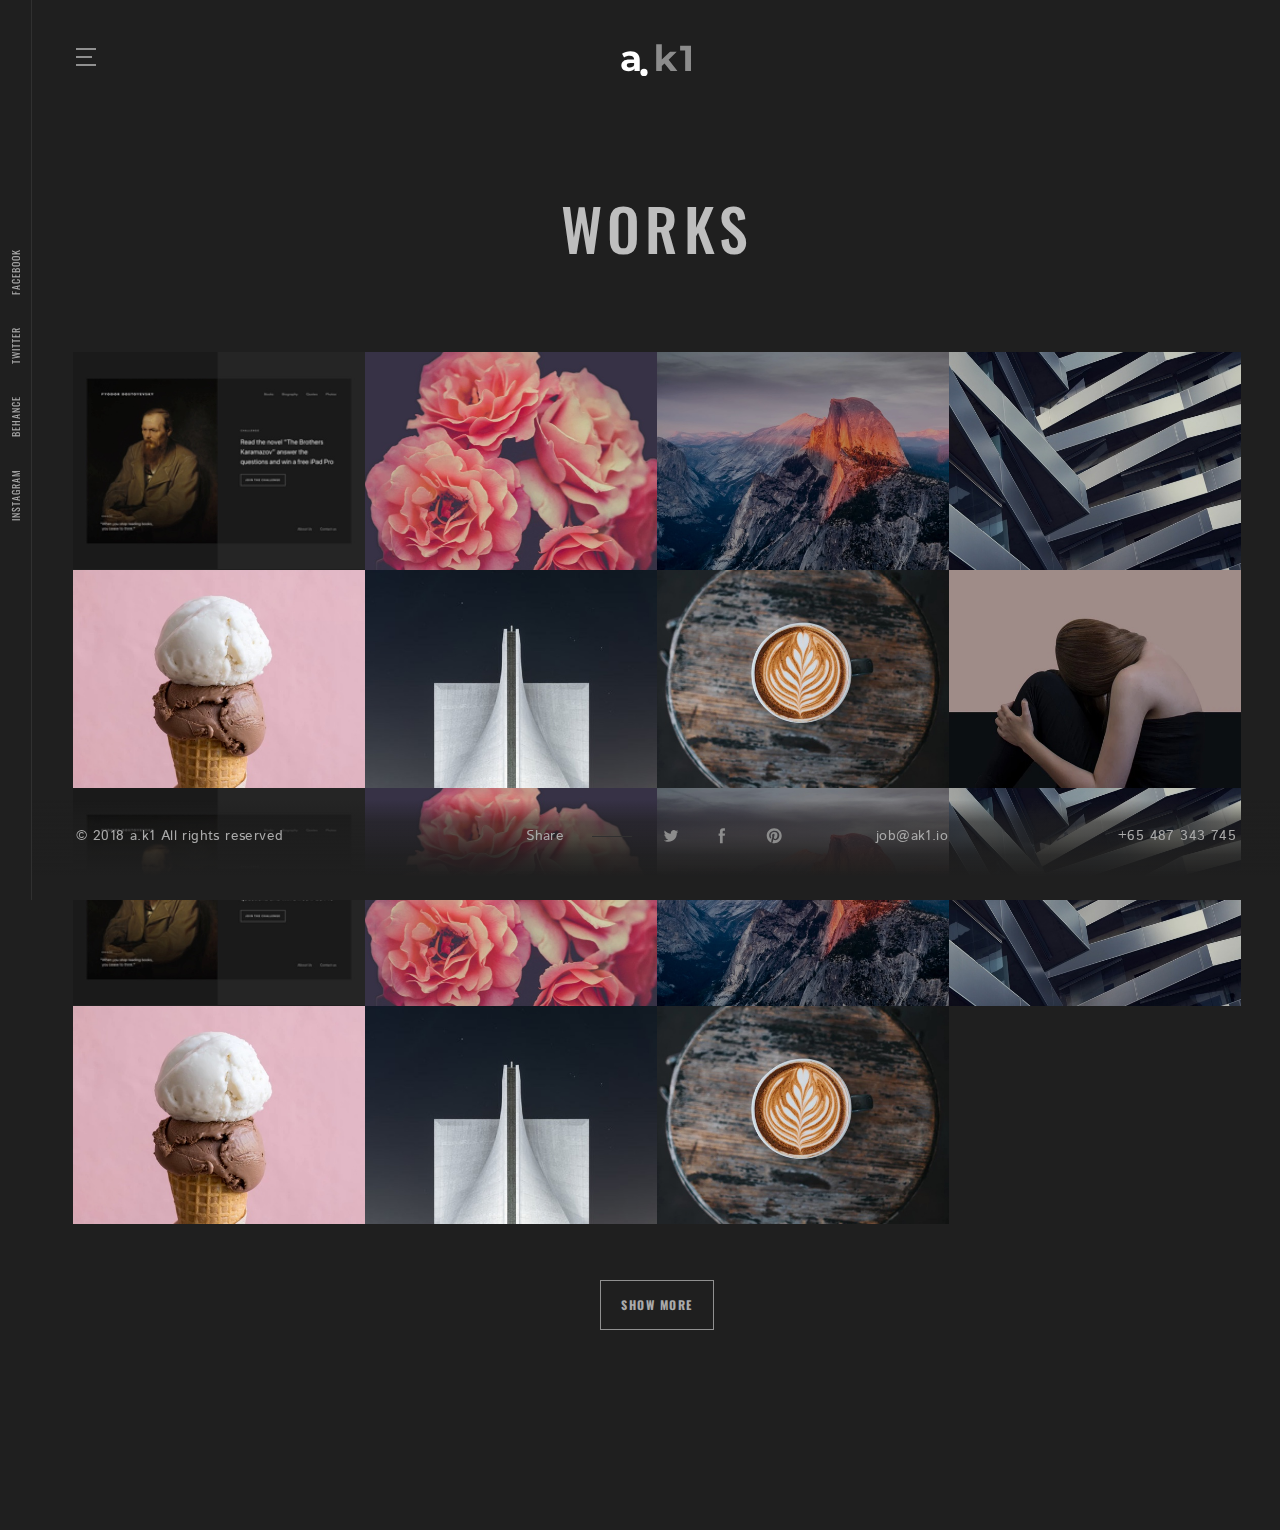
==== works.html @ 9b3c35fd "blog files" ====
<!DOCTYPE html>
<html lang="en">

<!-- Mirrored from shprenger.site/ak1/dark/works.html by HTTrack Website Copier/3.x [XR&CO'2014], Thu, 09 Apr 2020 07:18:56 GMT -->
<head>
    <meta charset="UTF-8">
    <meta name="viewport" content="width=device-width, initial-scale=1.0">
    <meta http-equiv="X-UA-Compatible" content="ie=edge">
    <meta name="description" content="">
    <meta name="keywords" content="">
    <meta name="author" content="">
    <title>a.k1 - Presonal Blog HTML Template</title>
    <link rel="stylesheet" href="css/normalize.css">
    <link rel="stylesheet" href="css/styles.css">
    <link rel="stylesheet" href="css/custom.css">
</head>
<body>
    <!-- header -->
    
<header class="header" id="header">
    <div class="container">
        <div class="header__menu">
            <input type="checkbox" id="menu-burger" class="header__menu-status" hidden/>
            <label for="menu-burger" class="header__burger">
                <span></span>
            </label>
            <nav class="header__nav">
                <div class="header__nav-item">
                    <a href="works.html" class="header__nav-link text--uppercase">works</a>
                </div>
                <div class="header__nav-item">
                    <a href="index.html#about" class="header__nav-link text--uppercase">about</a>
                </div>
                <div class="header__nav-item">
                    <a href="blog.html" class="header__nav-link text--uppercase">blog</a>
                </div>
                <div class="header__nav-item">
                    <a href="index.html#contacts" class="header__nav-link text--uppercase">contacts</a>
                </div>
            </nav>
            <div class="header__logo">
                <a href="index.html" class="logo">
                    <img src="img/logo.svg" alt="logo">
                </a>
            </div>
        </div>
    </div>

</header>


    <!-- end of header -->

    <!-- socials -->
    
<div class="socials">
    <nav class="socials__nav">
        <div class="socials__nav-item">
            <a href="#" class="socials__link" target="_blank">Instagram</a>
        </div>
        <div class="socials__nav-item">
            <a href="#" class="socials__link" target="_blank">Behance</a>
        </div>
        <div class="socials__nav-item">
            <a href="#" class="socials__link" target="_blank">Twitter</a>
        </div>
        <div class="socials__nav-item">
            <a href="#" class="socials__link" target="_blank">Facebook</a>
        </div>
    </nav>
</div>


    <!-- end of socials -->
    <div class="works">
        <div class="container">
            <div class="row">
                <div class="col">
                    <h1 class="page__title works__title">Works</h1>
                    <!-- portfolio -->
                    
                    
<!--  -->



<div class="portfolio portfolio--grid">
    
        <div class="portfolio__item">
            <a href="project.html" target="_top" class="portfolio__item-link">
                <div class="portfolio__item-img">
                    <img src="img/project-1.jpg" alt="Dostoyevsky website">
                </div>
                <div class="portfolio__item-title">
                    <h5 class="portfolio__title">Dostoyevsky website</h5>
                    <small class="portfolio__subtitle">Dostoyevsky museum</small>
                </div>
            </a>
        </div>
    
        <div class="portfolio__item">
            <a href="project.html" target="_top" class="portfolio__item-link">
                <div class="portfolio__item-img">
                    <img src="img/project-2.jpg" alt="Mobile app">
                </div>
                <div class="portfolio__item-title">
                    <h5 class="portfolio__title">Mobile app</h5>
                    <small class="portfolio__subtitle">Flowers shop</small>
                </div>
            </a>
        </div>
    
        <div class="portfolio__item">
            <a href="project.html" target="_top" class="portfolio__item-link">
                <div class="portfolio__item-img">
                    <img src="img/project-3.jpg" alt="Tourist website">
                </div>
                <div class="portfolio__item-title">
                    <h5 class="portfolio__title">Tourist website</h5>
                    <small class="portfolio__subtitle">National tourism</small>
                </div>
            </a>
        </div>
    
        <div class="portfolio__item">
            <a href="project.html" target="_top" class="portfolio__item-link">
                <div class="portfolio__item-img">
                    <img src="img/project-4.jpg" alt="Architecture magazine">
                </div>
                <div class="portfolio__item-title">
                    <h5 class="portfolio__title">Architecture magazine</h5>
                    <small class="portfolio__subtitle">Architecture magazine</small>
                </div>
            </a>
        </div>
    
        <div class="portfolio__item">
            <a href="project.html" target="_top" class="portfolio__item-link">
                <div class="portfolio__item-img">
                    <img src="img/project-5.jpg" alt="Cafe">
                </div>
                <div class="portfolio__item-title">
                    <h5 class="portfolio__title">Cafe</h5>
                    <small class="portfolio__subtitle">Icecream</small>
                </div>
            </a>
        </div>
    
        <div class="portfolio__item">
            <a href="project.html" target="_top" class="portfolio__item-link">
                <div class="portfolio__item-img">
                    <img src="img/project-6.jpg" alt="Architector&#39;s portfolio">
                </div>
                <div class="portfolio__item-title">
                    <h5 class="portfolio__title">Architector&#39;s portfolio</h5>
                    <small class="portfolio__subtitle">Jogn Doe</small>
                </div>
            </a>
        </div>
    
        <div class="portfolio__item">
            <a href="project.html" target="_top" class="portfolio__item-link">
                <div class="portfolio__item-img">
                    <img src="img/project-7.jpg" alt="Hotel website">
                </div>
                <div class="portfolio__item-title">
                    <h5 class="portfolio__title">Hotel website</h5>
                    <small class="portfolio__subtitle">National tourism</small>
                </div>
            </a>
        </div>
    
        <div class="portfolio__item">
            <a href="project.html" target="_top" class="portfolio__item-link">
                <div class="portfolio__item-img">
                    <img src="img/project-8.jpg" alt="Fashion Magazine">
                </div>
                <div class="portfolio__item-title">
                    <h5 class="portfolio__title">Fashion Magazine</h5>
                    <small class="portfolio__subtitle">Favorites</small>
                </div>
            </a>
        </div>
    
        <div class="portfolio__item">
            <a href="project.html" target="_top" class="portfolio__item-link">
                <div class="portfolio__item-img">
                    <img src="img/project-1.jpg" alt="Dostoyevsky website">
                </div>
                <div class="portfolio__item-title">
                    <h5 class="portfolio__title">Dostoyevsky website</h5>
                    <small class="portfolio__subtitle">Dostoyevsky museum</small>
                </div>
            </a>
        </div>
    
        <div class="portfolio__item">
            <a href="project.html" target="_top" class="portfolio__item-link">
                <div class="portfolio__item-img">
                    <img src="img/project-2.jpg" alt="Fashion Magazine">
                </div>
                <div class="portfolio__item-title">
                    <h5 class="portfolio__title">Fashion Magazine</h5>
                    <small class="portfolio__subtitle">Favorites</small>
                </div>
            </a>
        </div>
    
        <div class="portfolio__item">
            <a href="project.html" target="_top" class="portfolio__item-link">
                <div class="portfolio__item-img">
                    <img src="img/project-3.jpg" alt="Cafe">
                </div>
                <div class="portfolio__item-title">
                    <h5 class="portfolio__title">Cafe</h5>
                    <small class="portfolio__subtitle">Icecream</small>
                </div>
            </a>
        </div>
    
        <div class="portfolio__item">
            <a href="project.html" target="_top" class="portfolio__item-link">
                <div class="portfolio__item-img">
                    <img src="img/project-4.jpg" alt="Tourist website">
                </div>
                <div class="portfolio__item-title">
                    <h5 class="portfolio__title">Tourist website</h5>
                    <small class="portfolio__subtitle">National tourism</small>
                </div>
            </a>
        </div>
    
        <div class="portfolio__item">
            <a href="project.html" target="_top" class="portfolio__item-link">
                <div class="portfolio__item-img">
                    <img src="img/project-5.jpg" alt="Mobile app">
                </div>
                <div class="portfolio__item-title">
                    <h5 class="portfolio__title">Mobile app</h5>
                    <small class="portfolio__subtitle">Flowers shop</small>
                </div>
            </a>
        </div>
    
        <div class="portfolio__item">
            <a href="project.html" target="_top" class="portfolio__item-link">
                <div class="portfolio__item-img">
                    <img src="img/project-6.jpg" alt="Hotel website">
                </div>
                <div class="portfolio__item-title">
                    <h5 class="portfolio__title">Hotel website</h5>
                    <small class="portfolio__subtitle">National tourism</small>
                </div>
            </a>
        </div>
    
        <div class="portfolio__item">
            <a href="project.html" target="_top" class="portfolio__item-link">
                <div class="portfolio__item-img">
                    <img src="img/project-7.jpg" alt="Architector&#39;s portfolio">
                </div>
                <div class="portfolio__item-title">
                    <h5 class="portfolio__title">Architector&#39;s portfolio</h5>
                    <small class="portfolio__subtitle">Jogn Doe</small>
                </div>
            </a>
        </div>
    
    <div class="portfolio__more">
        <button class="btn portfolio__more-btn">Show more</button>
    </div>
</div>

                    <!-- end of portfolio -->
                </div>
            </div>
        </div>
    </div>
    <!-- footer -->
    
<footer class="footer">
    <div class="container">
        <div class="row nomargin">
            <div class="col col--xs-12 col--sm-6 col--md-4 nopadding">
                <p class="footer__text">© 2018 a.k1 All rights reserved</p>
            </div>
            <div class="col col--xs-12 col--sm-6 col--md-4 nopadding">
                <p class="footer__socials">
                    Share <span class="footer__dash"></span>
                    <a href="#" class="footer__icon">
                        <i class="icon icon--twitter"></i>
                    </a>
                    <a href="#" class="footer__icon">
                        <i class="icon icon--facebook"></i>
                    </a>
                    <a href="#" class="footer__icon">
                        <i class="icon icon--pinterest"></i>
                    </a>
                </p>
            </div>
            <div class="col col--xs-5 col--sm-6 col--md-1 nopadding">
                <div class="footer__mail">
                    <a class="footer__mail-link" href="mailto:job@ak1.io">job@ak1.io</a>
                </div>
            </div>
            <div class="col col--xs-7 col--sm-6 col--md-3 nopadding">
                <div class="footer__tel">
                    <a class="footer__tel-link" href="tel:+65487343745">+65 487 343 745</a>
                </div>
            </div>
        </div>
    </div>
</footer>


    <!-- end of footer -->

    <!-- scripts -->
    
    <script src="libs/jquery/jquery.min.js"></script>
    <script src="js/options.js"></script>
    <script src="js/main.js"></script>
    
    <!-- end of scripts -->
</body>

<!-- Mirrored from shprenger.site/ak1/dark/works.html by HTTrack Website Copier/3.x [XR&CO'2014], Thu, 09 Apr 2020 07:18:56 GMT -->
</html>
---- css/styles.css ----
/*
 * author: Roman Shprenger
 * template: a.k1 - Creative Portfolio & Blog HTML5 Template
 * version: v1.0
 * url: https://themeforest.net/user/shprenger

 * please do not edit this file
 * put all the custom style in the css/custom.css */
/**/
/**/
/**/
/* ====================================================
  01. Basic Document Styles
  02. Helper classes
  03. Grid
  04. Slider
  05. Buttons
  06. Header
  07. Footer
  08. Blog
  09. Works
  10. Project
  11. Article
  12. Home
  13. Socials
  14. Pagination
  15. Comments
  16. Skills
  17. Portfolio
  18. Form */
/* ==================================================== */
/**/
/**/
/**/
/* ====================================================
  01. Basic Document Styles */
/* ==================================================== */
html {
  height: 100%; }

body {
  font-weight: normal;
  font-size: 20px;
  letter-spacing: 0.4px;
  line-height: 36px;
  padding-left: 24px;
  -webkit-font-smoothing: antialiased;
  width: 100%;
  -webkit-box-sizing: border-box;
  -moz-box-sizing: border-box;
  box-sizing: border-box;
  margin: 0; }
  body * {
    -webkit-box-sizing: border-box;
    -moz-box-sizing: border-box;
    box-sizing: border-box; }
  body.fixed {
    height: 100%;
    overflow: hidden; }

main {
  overflow: hidden; }

figure {
  margin: 0; }

h1, h2, h3, h4, h5 {
  margin: 0; }

p {
  margin-top: 0;
  margin-bottom: 16px;
  font-weight: normal;
  font-size: 16px;
  letter-spacing: 0.4px;
  line-height: 32px; }

img {
  display: block;
  width: 100%; }

a {
  text-decoration: underline;
  -webkit-transition: color 0.3s ease-out;
  -o-transition: color 0.3s ease-out;
  -moz-transition: color 0.3s ease-out;
  transition: color 0.3s ease-out; }

ul.list {
  padding: 0;
  margin: 0 0 0 -2px; }
  ul.list li {
    padding-left: 32px;
    font-weight: normal;
    font-size: 16px;
    letter-spacing: 0.4px;
    line-height: 32px;
    position: relative;
    list-style: none; }
    ul.list li:before {
      content: '';
      display: block;
      height: 6px;
      width: 6px;
      -webkit-border-radius: 50%;
      -moz-border-radius: 50%;
      border-radius: 50%;
      position: absolute;
      left: 2px;
      top: 12px; }
    ul.list li:last-child {
      margin-bottom: 0; }

.logo {
  width: 70px;
  height: 32px; }

.icon {
  background-position: 50% 50%;
  background-repeat: no-repeat;
  display: inline-block;
  vertical-align: middle;
  line-height: 24px;
  height: 100%;
  width: 100%;
  text-align: center;
  width: 24px;
  height: 24px; }
  .icon--twitter {
    background-image: url("../img/twitter.svg"); }
  .icon--facebook {
    background-image: url("../img/facebook.svg"); }
  .icon--pinterest {
    background-image: url("../img/pinterest.svg"); }
  .icon--link {
    background-image: url("../img/link.svg"); }
  .icon--comment {
    background-image: url("../img/comments.svg"); }

.blog, .project, .works, .article {
  padding-top: 100px; }
  .blog__title, .project__title, .works__title, .article__title {
    margin-bottom: 32px; }

@media (min-width: 768px) {
  body {
    padding-left: 34px; }
  ul.list li {
    margin-bottom: 16px; }
  .blog, .project, .works, .article {
    padding-top: 136px; }
  .blog__title, .project__title, .works__title {
    margin-bottom: 72px; } }

@media (min-width: 1024px) {
  .blog, .project, .works, .article {
    padding-bottom: 192px; } }

@media (min-width: 1280px) {
  .blog, .project, .works, .article {
    padding-top: 192px; }
  .blog__title, .project__title, .works__title {
    margin-bottom: 88px; } }

/**/
/**/
/**/
/* ====================================================
  02. Helper classes */
/* ==================================================== */
.page__title {
  font-weight: 500;
  font-size: 58px;
  letter-spacing: 5.1px;
  line-height: 72px;
  text-transform: uppercase;
  text-align: center; }

.nomargin {
  margin-left: 0;
  margin-right: 0; }

.nopadding {
  padding-left: 0;
  padding-right: 0; }

@media screen and (max-width: 767px) {
  .page__title {
    font-weight: 500;
    font-size: 32px;
    letter-spacing: 2.5px;
    line-height: 44px; } }

/**/
/**/
/**/
/* ====================================================
  03. Grid */
/* ==================================================== */
.container {
  display: block;
  margin: 0 auto;
  z-index: 1;
  width: 100%;
  padding-left: 20px;
  padding-right: 20px; }

.row {
  display: -webkit-box;
  display: -webkit-flex;
  display: -moz-box;
  display: -ms-flexbox;
  display: flex;
  -webkit-box-orient: horizontal;
  -webkit-box-direction: normal;
  -webkit-flex-direction: row;
  -moz-box-orient: horizontal;
  -moz-box-direction: normal;
  -ms-flex-direction: row;
  flex-direction: row;
  -webkit-flex-wrap: wrap;
  -ms-flex-wrap: wrap;
  flex-wrap: wrap;
  margin-left: -20px;
  margin-right: -20px; }
  .row--reverse {
    -webkit-box-orient: horizontal;
    -webkit-box-direction: reverse;
    -ms-flex-direction: row-reverse;
    -webkit-flex-direction: row-reverse;
    -moz-box-orient: horizontal;
    -moz-box-direction: reverse;
    flex-direction: row-reverse; }

.col {
  -webkit-box-flex: 1;
  -webkit-flex: 1;
  -moz-box-flex: 1;
  -ms-flex: 1;
  flex: 1;
  padding-left: 20px;
  padding-right: 20px;
  -webkit-flex-basis: 100%;
  -ms-flex-preferred-size: 100%;
  flex-basis: 100%;
  max-width: 100%; }
  .col--w2 {
    -webkit-box-flex: 2;
    -webkit-flex-grow: 2;
    -moz-box-flex: 2;
    -ms-flex-positive: 2;
    flex-grow: 2; }
  .col--w3 {
    -webkit-box-flex: 3;
    -webkit-flex-grow: 3;
    -moz-box-flex: 3;
    -ms-flex-positive: 3;
    flex-grow: 3; }
  .col--w4 {
    -webkit-box-flex: 4;
    -webkit-flex-grow: 4;
    -moz-box-flex: 4;
    -ms-flex-positive: 4;
    flex-grow: 4; }
  .col--w5 {
    -webkit-box-flex: 5;
    -webkit-flex-grow: 5;
    -moz-box-flex: 5;
    -ms-flex-positive: 5;
    flex-grow: 5; }
  .col--w6 {
    -webkit-box-flex: 6;
    -webkit-flex-grow: 6;
    -moz-box-flex: 6;
    -ms-flex-positive: 6;
    flex-grow: 6; }
  .col--w7 {
    -webkit-box-flex: 7;
    -webkit-flex-grow: 7;
    -moz-box-flex: 7;
    -ms-flex-positive: 7;
    flex-grow: 7; }
  .col--w8 {
    -webkit-box-flex: 8;
    -webkit-flex-grow: 8;
    -moz-box-flex: 8;
    -ms-flex-positive: 8;
    flex-grow: 8; }
  .col--w9 {
    -webkit-box-flex: 9;
    -webkit-flex-grow: 9;
    -moz-box-flex: 9;
    -ms-flex-positive: 9;
    flex-grow: 9; }
  .col--w10 {
    -webkit-box-flex: 10;
    -webkit-flex-grow: 10;
    -moz-box-flex: 10;
    -ms-flex-positive: 10;
    flex-grow: 10; }
  .col--w11 {
    -webkit-box-flex: 11;
    -webkit-flex-grow: 11;
    -moz-box-flex: 11;
    -ms-flex-positive: 11;
    flex-grow: 11; }
  .col--reverse {
    -webkit-box-orient: vertical;
    -webkit-box-direction: reverse;
    -ms-flex-direction: column-reverse;
    -webkit-flex-direction: column-reverse;
    -moz-box-orient: vertical;
    -moz-box-direction: reverse;
    flex-direction: column-reverse; }

@media only screen and (max-width: 767px) {
  .row {
    margin-left: -12px;
    margin-right: -12px; }
  .col {
    padding-left: 12px;
    padding-right: 12px; }
    .col--xs-1 {
      -webkit-flex-basis: 8.33333333%;
      -ms-flex-preferred-size: 8.33333333%;
      flex-basis: 8.33333333%;
      max-width: 8.33333333%; }
    .col--xs-2 {
      -webkit-flex-basis: 16.66666667%;
      -ms-flex-preferred-size: 16.66666667%;
      flex-basis: 16.66666667%;
      max-width: 16.66666667%; }
    .col--xs-3 {
      -webkit-flex-basis: 25%;
      -ms-flex-preferred-size: 25%;
      flex-basis: 25%;
      max-width: 25%; }
    .col--xs-4 {
      -webkit-flex-basis: 33.33333333%;
      -ms-flex-preferred-size: 33.33333333%;
      flex-basis: 33.33333333%;
      max-width: 33.33333333%; }
    .col--xs-5 {
      -webkit-flex-basis: 41.66666667%;
      -ms-flex-preferred-size: 41.66666667%;
      flex-basis: 41.66666667%;
      max-width: 41.66666667%; }
    .col--xs-6 {
      -webkit-flex-basis: 50%;
      -ms-flex-preferred-size: 50%;
      flex-basis: 50%;
      max-width: 50%; }
    .col--xs-7 {
      -webkit-flex-basis: 58.33333333%;
      -ms-flex-preferred-size: 58.33333333%;
      flex-basis: 58.33333333%;
      max-width: 58.33333333%; }
    .col--xs-8 {
      -webkit-flex-basis: 66.66666667%;
      -ms-flex-preferred-size: 66.66666667%;
      flex-basis: 66.66666667%;
      max-width: 66.66666667%; }
    .col--xs-9 {
      -webkit-flex-basis: 75%;
      -ms-flex-preferred-size: 75%;
      flex-basis: 75%;
      max-width: 75%; }
    .col--xs-10 {
      -webkit-flex-basis: 83.33333333%;
      -ms-flex-preferred-size: 83.33333333%;
      flex-basis: 83.33333333%;
      max-width: 83.33333333%; }
    .col--xs-11 {
      -webkit-flex-basis: 91.66666667%;
      -ms-flex-preferred-size: 91.66666667%;
      flex-basis: 91.66666667%;
      max-width: 91.66666667%; }
    .col--xs-12 {
      -webkit-flex-basis: 100%;
      -ms-flex-preferred-size: 100%;
      flex-basis: 100%;
      max-width: 100%; }
    .col--xs-offset-1 {
      margin-left: 8.33333333%; }
    .col--xs-offset-2 {
      margin-left: 16.66666667%; }
    .col--xs-offset-3 {
      margin-left: 25%; }
    .col--xs-offset-4 {
      margin-left: 33.33333333%; }
    .col--xs-offset-5 {
      margin-left: 41.66666667%; }
    .col--xs-offset-6 {
      margin-left: 50%; }
    .col--xs-offset-7 {
      margin-left: 58.33333333%; }
    .col--xs-offset-8 {
      margin-left: 66.66666667%; }
    .col--xs-offset-9 {
      margin-left: 75%; }
    .col--xs-offset-10 {
      margin-left: 83.33333333%; }
    .col--xs-offset-11 {
      margin-left: 91.66666667%; } }

@media only screen and (min-width: 768px) {
  .container {
    width: 700px; }
  .col--sm-1 {
    -webkit-flex-basis: 8.33333333%;
    -ms-flex-preferred-size: 8.33333333%;
    flex-basis: 8.33333333%;
    max-width: 8.33333333%; }
  .col--sm-2 {
    -webkit-flex-basis: 16.66666667%;
    -ms-flex-preferred-size: 16.66666667%;
    flex-basis: 16.66666667%;
    max-width: 16.66666667%; }
  .col--sm-3 {
    -webkit-flex-basis: 25%;
    -ms-flex-preferred-size: 25%;
    flex-basis: 25%;
    max-width: 25%; }
  .col--sm-4 {
    -webkit-flex-basis: 33.33333333%;
    -ms-flex-preferred-size: 33.33333333%;
    flex-basis: 33.33333333%;
    max-width: 33.33333333%; }
  .col--sm-5 {
    -webkit-flex-basis: 41.66666667%;
    -ms-flex-preferred-size: 41.66666667%;
    flex-basis: 41.66666667%;
    max-width: 41.66666667%; }
  .col--sm-6 {
    -webkit-flex-basis: 50%;
    -ms-flex-preferred-size: 50%;
    flex-basis: 50%;
    max-width: 50%; }
  .col--sm-7 {
    -webkit-flex-basis: 58.33333333%;
    -ms-flex-preferred-size: 58.33333333%;
    flex-basis: 58.33333333%;
    max-width: 58.33333333%; }
  .col--sm-8 {
    -webkit-flex-basis: 66.66666667%;
    -ms-flex-preferred-size: 66.66666667%;
    flex-basis: 66.66666667%;
    max-width: 66.66666667%; }
  .col--sm-9 {
    -webkit-flex-basis: 75%;
    -ms-flex-preferred-size: 75%;
    flex-basis: 75%;
    max-width: 75%; }
  .col--sm-10 {
    -webkit-flex-basis: 83.33333333%;
    -ms-flex-preferred-size: 83.33333333%;
    flex-basis: 83.33333333%;
    max-width: 83.33333333%; }
  .col--sm-11 {
    -webkit-flex-basis: 91.66666667%;
    -ms-flex-preferred-size: 91.66666667%;
    flex-basis: 91.66666667%;
    max-width: 91.66666667%; }
  .col--sm-12 {
    -webkit-flex-basis: 100%;
    -ms-flex-preferred-size: 100%;
    flex-basis: 100%;
    max-width: 100%; }
  .col--sm-offset-1 {
    margin-left: 8.33333333%; }
  .col--sm-offset-2 {
    margin-left: 16.66666667%; }
  .col--sm-offset-3 {
    margin-left: 25%; }
  .col--sm-offset-4 {
    margin-left: 33.33333333%; }
  .col--sm-offset-5 {
    margin-left: 41.66666667%; }
  .col--sm-offset-6 {
    margin-left: 50%; }
  .col--sm-offset-7 {
    margin-left: 58.33333333%; }
  .col--sm-offset-8 {
    margin-left: 66.66666667%; }
  .col--sm-offset-9 {
    margin-left: 75%; }
  .col--sm-offset-10 {
    margin-left: 83.33333333%; }
  .col--sm-offset-11 {
    margin-left: 91.66666667%; } }

@media only screen and (min-width: 1024px) {
  .container {
    width: 900px; }
  .col--md-1 {
    -webkit-flex-basis: 8.33333333%;
    -ms-flex-preferred-size: 8.33333333%;
    flex-basis: 8.33333333%;
    max-width: 8.33333333%; }
  .col--md-2 {
    -webkit-flex-basis: 16.66666667%;
    -ms-flex-preferred-size: 16.66666667%;
    flex-basis: 16.66666667%;
    max-width: 16.66666667%; }
  .col--md-3 {
    -webkit-flex-basis: 25%;
    -ms-flex-preferred-size: 25%;
    flex-basis: 25%;
    max-width: 25%; }
  .col--md-4 {
    -webkit-flex-basis: 33.33333333%;
    -ms-flex-preferred-size: 33.33333333%;
    flex-basis: 33.33333333%;
    max-width: 33.33333333%; }
  .col--md-5 {
    -webkit-flex-basis: 41.66666667%;
    -ms-flex-preferred-size: 41.66666667%;
    flex-basis: 41.66666667%;
    max-width: 41.66666667%; }
  .col--md-6 {
    -webkit-flex-basis: 50%;
    -ms-flex-preferred-size: 50%;
    flex-basis: 50%;
    max-width: 50%; }
  .col--md-7 {
    -webkit-flex-basis: 58.33333333%;
    -ms-flex-preferred-size: 58.33333333%;
    flex-basis: 58.33333333%;
    max-width: 58.33333333%; }
  .col--md-8 {
    -webkit-flex-basis: 66.66666667%;
    -ms-flex-preferred-size: 66.66666667%;
    flex-basis: 66.66666667%;
    max-width: 66.66666667%; }
  .col--md-9 {
    -webkit-flex-basis: 75%;
    -ms-flex-preferred-size: 75%;
    flex-basis: 75%;
    max-width: 75%; }
  .col--md-10 {
    -webkit-flex-basis: 83.33333333%;
    -ms-flex-preferred-size: 83.33333333%;
    flex-basis: 83.33333333%;
    max-width: 83.33333333%; }
  .col--md-11 {
    -webkit-flex-basis: 91.66666667%;
    -ms-flex-preferred-size: 91.66666667%;
    flex-basis: 91.66666667%;
    max-width: 91.66666667%; }
  .col--md-12 {
    -webkit-flex-basis: 100%;
    -ms-flex-preferred-size: 100%;
    flex-basis: 100%;
    max-width: 100%; }
  .col--md-offset-0 {
    margin-left: 0; }
  .col--md-offset-1 {
    margin-left: 8.33333333%; }
  .col--md-offset-2 {
    margin-left: 16.66666667%; }
  .col--md-offset-3 {
    margin-left: 25%; }
  .col--md-offset-4 {
    margin-left: 33.33333333%; }
  .col--md-offset-5 {
    margin-left: 41.66666667%; }
  .col--md-offset-6 {
    margin-left: 50%; }
  .col--md-offset-7 {
    margin-left: 58.33333333%; }
  .col--md-offset-8 {
    margin-left: 66.66666667%; }
  .col--md-offset-9 {
    margin-left: 75%; }
  .col--md-offset-10 {
    margin-left: 83.33333333%; }
  .col--md-offset-11 {
    margin-left: 91.66666667%; } }

@media only screen and (min-width: 1280px) {
  .container {
    width: 1200px; }
  .col--lg-1 {
    -webkit-flex-basis: 8.33333333%;
    -ms-flex-preferred-size: 8.33333333%;
    flex-basis: 8.33333333%;
    max-width: 8.33333333%; }
  .col--lg-2 {
    -webkit-flex-basis: 16.66666667%;
    -ms-flex-preferred-size: 16.66666667%;
    flex-basis: 16.66666667%;
    max-width: 16.66666667%; }
  .col--lg-3 {
    -webkit-flex-basis: 25%;
    -ms-flex-preferred-size: 25%;
    flex-basis: 25%;
    max-width: 25%; }
  .col--lg-4 {
    -webkit-flex-basis: 33.33333333%;
    -ms-flex-preferred-size: 33.33333333%;
    flex-basis: 33.33333333%;
    max-width: 33.33333333%; }
  .col--lg-5 {
    -webkit-flex-basis: 41.66666667%;
    -ms-flex-preferred-size: 41.66666667%;
    flex-basis: 41.66666667%;
    max-width: 41.66666667%; }
  .col--lg-6 {
    -webkit-flex-basis: 50%;
    -ms-flex-preferred-size: 50%;
    flex-basis: 50%;
    max-width: 50%; }
  .col--lg-7 {
    -webkit-flex-basis: 58.33333333%;
    -ms-flex-preferred-size: 58.33333333%;
    flex-basis: 58.33333333%;
    max-width: 58.33333333%; }
  .col--lg-8 {
    -webkit-flex-basis: 66.66666667%;
    -ms-flex-preferred-size: 66.66666667%;
    flex-basis: 66.66666667%;
    max-width: 66.66666667%; }
  .col--lg-9 {
    -webkit-flex-basis: 75%;
    -ms-flex-preferred-size: 75%;
    flex-basis: 75%;
    max-width: 75%; }
  .col--lg-10 {
    -webkit-flex-basis: 83.33333333%;
    -ms-flex-preferred-size: 83.33333333%;
    flex-basis: 83.33333333%;
    max-width: 83.33333333%; }
  .col--lg-11 {
    -webkit-flex-basis: 91.66666667%;
    -ms-flex-preferred-size: 91.66666667%;
    flex-basis: 91.66666667%;
    max-width: 91.66666667%; }
  .col--lg-12 {
    -webkit-flex-basis: 100%;
    -ms-flex-preferred-size: 100%;
    flex-basis: 100%;
    max-width: 100%; }
  .col--lg-offset-1 {
    margin-left: 8.33333333%; }
  .col--lg-offset-2 {
    margin-left: 16.66666667%; }
  .col--lg-offset-3 {
    margin-left: 25%; }
  .col--lg-offset-4 {
    margin-left: 33.33333333%; }
  .col--lg-offset-5 {
    margin-left: 41.66666667%; }
  .col--lg-offset-6 {
    margin-left: 50%; }
  .col--lg-offset-7 {
    margin-left: 58.33333333%; }
  .col--lg-offset-8 {
    margin-left: 66.66666667%; }
  .col--lg-offset-9 {
    margin-left: 75%; }
  .col--lg-offset-10 {
    margin-left: 83.33333333%; }
  .col--lg-offset-11 {
    margin-left: 91.66666667%; } }

/**/
/**/
/**/
/* ====================================================
  04. Slider */
/* ==================================================== */
.slider {
  position: relative;
  margin-top: 40px;
  margin-bottom: 72px; }
  .slider figcaption {
    font-weight: normal;
    font-size: 12px;
    opacity: 0.7;
    letter-spacing: 0.35px;
    line-height: 16px;
    position: absolute;
    bottom: -42px;
    text-align: center;
    width: 100%; }
  .slider .slick-slide {
    position: relative; }
    .slider .slick-slide p {
      margin: 0; }
    .slider .slick-slide:after {
      content: '';
      background: -webkit-gradient(linear, left top, left bottom, color-stop(89.26%, rgba(28, 29, 31, 0.0001)), to(#16181A));
      background: -webkit-linear-gradient(top, rgba(28, 29, 31, 0.0001) 89.26%, #16181A 100%);
      background: -moz-linear-gradient(top, rgba(28, 29, 31, 0.0001) 89.26%, #16181A 100%);
      background: -o-linear-gradient(top, rgba(28, 29, 31, 0.0001) 89.26%, #16181A 100%);
      background: linear-gradient(180deg, rgba(28, 29, 31, 0.0001) 89.26%, #16181A 100%);
      display: block;
      position: absolute;
      top: 0;
      left: 0;
      right: 0;
      bottom: 0;
      z-index: 1;
      opacity: 0.15; }
  .slider .slick-dots {
    position: absolute;
    bottom: 70px;
    display: block;
    width: 100%;
    padding: 0;
    margin: 0;
    list-style: none;
    text-align: center;
    z-index: 2; }
    .slider .slick-dots li {
      position: relative;
      display: inline-block;
      width: 12px;
      height: 12px;
      margin: 0 8px;
      padding: 0;
      cursor: pointer; }
      .slider .slick-dots li button {
        font-size: 0;
        line-height: 0;
        display: block;
        width: 8px;
        height: 8px;
        padding: 4px;
        cursor: pointer;
        opacity: 0.6;
        border: 0;
        outline: none;
        background-color: #fff;
        -webkit-border-radius: 50%;
        -moz-border-radius: 50%;
        border-radius: 50%;
        -webkit-transition: opacity 0.3s ease-out;
        -o-transition: opacity 0.3s ease-out;
        -moz-transition: opacity 0.3s ease-out;
        transition: opacity 0.3s ease-out; }
        .slider .slick-dots li button:hover {
          opacity: 1; }
      .slider .slick-dots li.slick-active button {
        background-color: transparent;
        width: 8px;
        height: 8px;
        padding: 4px;
        -webkit-border-radius: 50%;
        -moz-border-radius: 50%;
        border-radius: 50%;
        border: 2px solid #fff; }
  .slider .slick-list {
    position: relative;
    display: block;
    overflow-x: hidden;
    overflow-y: visible;
    margin: 0;
    padding: 0;
    -webkit-transform: translate3d(0, 0, 0);
    -moz-transform: translate3d(0, 0, 0);
    transform: translate3d(0, 0, 0);
    padding-bottom: 44px; }
  .slider .slick-prev {
    left: -58px; }
    .slider .slick-prev:before {
      content: '';
      background-image: url("../img/arrow-left.svg"); }
  .slider .slick-next {
    right: -58px; }
    .slider .slick-next:before {
      content: '';
      background-image: url("../img/arrow-right.svg"); }
  .slider .slick-arrow {
    font-size: 0;
    line-height: 0;
    position: absolute;
    top: -webkit-calc(50% - 28px);
    top: -moz-calc(50% - 28px);
    top: calc(50% - 28px);
    display: block;
    width: 20px;
    height: 20px;
    padding: 0;
    -webkit-transform: translate(0, -50%);
    -moz-transform: translate(0, -50%);
    -ms-transform: translate(0, -50%);
    -o-transform: translate(0, -50%);
    transform: translate(0, -50%);
    cursor: pointer;
    color: transparent;
    border: none;
    outline: none;
    background: transparent; }
    .slider .slick-arrow:before {
      -webkit-font-smoothing: antialiased;
      display: block;
      height: 33px;
      width: 18px;
      opacity: .75;
      -webkit-background-size: cover;
      -moz-background-size: cover;
      -o-background-size: cover;
      background-size: cover;
      -webkit-transition: opacity 0.3s ease-out;
      -o-transition: opacity 0.3s ease-out;
      -moz-transition: opacity 0.3s ease-out;
      transition: opacity 0.3s ease-out; }
    .slider .slick-arrow:hover:before {
      opacity: 1; }

@media (max-width: 1279px) {
  .slider {
    margin-bottom: 72px; }
    .slider .slick-prev {
      left: -34px; }
    .slider .slick-next {
      right: -34px; } }

@media (max-width: 1023px) {
  .slider {
    margin-top: 16px;
    margin-bottom: 48px; }
    .slider .slick-arrow {
      width: 56px;
      height: 64px;
      z-index: 1;
      background-color: rgba(31, 31, 31, 0.5); }
      .slider .slick-arrow:before {
        margin: 0 auto; }
    .slider .slick-prev {
      left: 0; }
    .slider .slick-next {
      right: 0; } }

@media (max-width: 767px) {
  .slider {
    margin-bottom: 24px; }
    .slider figcaption {
      bottom: -28px; }
    .slider .slick-arrow {
      width: 28px;
      height: 32px;
      z-index: 1;
      background-color: rgba(31, 31, 31, 0.5); }
      .slider .slick-arrow:before {
        margin: 0 auto;
        height: 16px;
        width: 9px; }
    .slider .slick-slide:after {
      background: -webkit-gradient(linear, left top, left bottom, color-stop(84.08%, rgba(28, 29, 31, 0.0001)), to(#16181A));
      background: -webkit-linear-gradient(top, rgba(28, 29, 31, 0.0001) 84.08%, #16181A 100%);
      background: -moz-linear-gradient(top, rgba(28, 29, 31, 0.0001) 84.08%, #16181A 100%);
      background: -o-linear-gradient(top, rgba(28, 29, 31, 0.0001) 84.08%, #16181A 100%);
      background: linear-gradient(180deg, rgba(28, 29, 31, 0.0001) 84.08%, #16181A 100%); }
    .slider .slick-list {
      padding-bottom: 40px; }
    .slider .slick-dots {
      bottom: 44px; } }

/**/
/**/
/**/
/* ====================================================
  05. Buttons */
/* ==================================================== */
.btn {
  font-weight: bold;
  font-size: 12px;
  letter-spacing: 1.5px;
  line-height: 32px;
  text-align: center;
  text-transform: uppercase;
  cursor: pointer;
  display: inline-block;
  background-color: transparent;
  padding: 8px 20px;
  border: 1px solid;
  text-transform: uppercase;
  text-decoration: none;
  -webkit-transition: color 0.3s ease-out, border-color 0.3s ease-out;
  -o-transition: color 0.3s ease-out, border-color 0.3s ease-out;
  -moz-transition: color 0.3s ease-out, border-color 0.3s ease-out;
  transition: color 0.3s ease-out, border-color 0.3s ease-out; }
  .btn:focus {
    outline: none; }
  .btn--reply {
    padding: 0 8px 0 26px;
    border: none;
    position: relative; }
    .btn--reply:before {
      content: '';
      position: absolute;
      left: 0;
      top: 50%;
      -webkit-transform: translateY(-50%);
      -moz-transform: translateY(-50%);
      -ms-transform: translateY(-50%);
      -o-transform: translateY(-50%);
      transform: translateY(-50%);
      height: 12px;
      width: 12px;
      display: block;
      background-image: url("../img/comments.svg");
      background-position: 50%;
      -webkit-background-size: cover;
      -moz-background-size: cover;
      -o-background-size: cover;
      background-size: cover; }

/**/
/**/
/**/
/* ====================================================
  06. Header */
/* ==================================================== */
.header {
  position: fixed;
  top: 0;
  left: 32px;
  right: 0;
  height: 120px;
  -webkit-box-align: center;
  -webkit-align-items: center;
  -moz-box-align: center;
  -ms-flex-align: center;
  align-items: center;
  display: -webkit-box;
  display: -webkit-flex;
  display: -moz-box;
  display: -ms-flexbox;
  display: flex;
  z-index: 1000;
  background-color: transparent;
  -webkit-transition: background 0.2s ease-in-out, top 0.2s ease-in-out;
  -o-transition: background 0.2s ease-in-out, top 0.2s ease-in-out;
  -moz-transition: background 0.2s ease-in-out, top 0.2s ease-in-out;
  transition: background 0.2s ease-in-out, top 0.2s ease-in-out; }
  .header--up {
    top: -120px; }
  .header__burger {
    height: 24px;
    width: 24px;
    overflow: hidden;
    display: inline-block;
    padding-top: 14px;
    z-index: 10;
    position: relative;
    cursor: pointer; }
    .header__burger span {
      position: relative;
      display: block;
      width: 16px;
      height: 2px;
      -webkit-transition: all .2s ease-in-out;
      -o-transition: all .2s ease-in-out;
      -moz-transition: all .2s ease-in-out;
      transition: all .2s ease-in-out; }
      .header__burger span:before, .header__burger span:after {
        position: absolute;
        content: '';
        width: 20px;
        height: 2px;
        -webkit-transition: all .2s ease-in-out;
        -o-transition: all .2s ease-in-out;
        -moz-transition: all .2s ease-in-out;
        transition: all .2s ease-in-out; }
      .header__burger span:before {
        top: -8px; }
      .header__burger span:after {
        top: 8px; }
  .header__menu-status:checked ~ .header__burger span {
    background: transparent; }
    .header__menu-status:checked ~ .header__burger span:before {
      -webkit-transform: rotate(45deg) translate(5px, 6px);
      -moz-transform: rotate(45deg) translate(5px, 6px);
      -ms-transform: rotate(45deg) translate(5px, 6px);
      -o-transform: rotate(45deg) translate(5px, 6px);
      transform: rotate(45deg) translate(5px, 6px); }
    .header__menu-status:checked ~ .header__burger span:after {
      -webkit-transform: rotate(-45deg) translate(5px, -6px);
      -moz-transform: rotate(-45deg) translate(5px, -6px);
      -ms-transform: rotate(-45deg) translate(5px, -6px);
      -o-transform: rotate(-45deg) translate(5px, -6px);
      transform: rotate(-45deg) translate(5px, -6px); }
  .header__menu-status:checked ~ .header__nav {
    visibility: visible;
    opacity: 1;
    -webkit-transition: 0.3s ease-in-out;
    -o-transition: 0.3s ease-in-out;
    -moz-transition: 0.3s ease-in-out;
    transition: 0.3s ease-in-out;
    -webkit-overflow-scrolling: touch; }
  .header a {
    text-decoration: none;
    font-weight: 500;
    font-size: 25px;
    letter-spacing: 1.5px;
    line-height: 40px;
    -webkit-transition: color 0.3s ease-out;
    -o-transition: color 0.3s ease-out;
    -moz-transition: color 0.3s ease-out;
    transition: color 0.3s ease-out;
    text-transform: uppercase; }
  .header__nav {
    display: -webkit-box;
    display: -webkit-flex;
    display: -moz-box;
    display: -ms-flexbox;
    display: flex;
    visibility: hidden;
    -webkit-box-orient: vertical;
    -webkit-box-direction: normal;
    -webkit-flex-direction: column;
    -moz-box-orient: vertical;
    -moz-box-direction: normal;
    -ms-flex-direction: column;
    flex-direction: column;
    position: absolute;
    top: 0;
    height: 100vh;
    left: 0;
    right: 0;
    z-index: 1;
    -webkit-box-pack: center;
    -webkit-justify-content: center;
    -moz-box-pack: center;
    -ms-flex-pack: center;
    justify-content: center;
    opacity: 0;
    -webkit-transition: 0.3s ease-in-out;
    -o-transition: 0.3s ease-in-out;
    -moz-transition: 0.3s ease-in-out;
    transition: 0.3s ease-in-out; }
    .header__nav-item {
      -webkit-box-flex: 0;
      -webkit-flex: 0 0;
      -moz-box-flex: 0;
      -ms-flex: 0 0;
      flex: 0 0;
      margin: 0 auto 56px; }
      .header__nav-item .logo {
        margin: 0 auto; }
  .header__logo {
    position: absolute;
    left: 50%;
    top: 50%;
    -webkit-transform: translate(-50%, -50%);
    -moz-transform: translate(-50%, -50%);
    -ms-transform: translate(-50%, -50%);
    -o-transform: translate(-50%, -50%);
    transform: translate(-50%, -50%);
    z-index: 0; }

@media (max-width: 767px) {
  .header {
    -webkit-box-align: normal;
    -webkit-align-items: normal;
    -moz-box-align: normal;
    -ms-flex-align: normal;
    align-items: normal;
    padding-top: 24px;
    left: 24px;
    height: 80px; }
    .header--up {
      top: -80px; }
    .header__menu {
      margin-top: 0; }
    .header__nav-item {
      margin: 0 auto 32px; }
    .header__logo {
      top: 24px;
      -webkit-transform: translate(-50%, 0);
      -moz-transform: translate(-50%, 0);
      -ms-transform: translate(-50%, 0);
      -o-transform: translate(-50%, 0);
      transform: translate(-50%, 0); }
    .header a {
      font-weight: bold;
      font-size: 12px;
      line-height: 24px;
      letter-spacing: 1px; } }

/**/
/**/
/**/
/* ====================================================
  07. Footer */
/* ==================================================== */
footer p, footer a {
  font-weight: 400;
  font-size: 14px;
  line-height: 24px;
  letter-spacing: 0.4px; }

footer p {
  margin-bottom: 0; }

footer a {
  text-decoration: none;
  vertical-align: top;
  display: inline-block; }

.footer {
  height: 100px;
  width: -webkit-calc(100% - 32px);
  width: -moz-calc(100% - 32px);
  width: calc(100% - 32px);
  position: fixed;
  bottom: 0;
  left: 32px;
  right: 0;
  -webkit-box-align: end;
  -webkit-align-items: flex-end;
  -moz-box-align: end;
  -ms-flex-align: end;
  align-items: flex-end;
  display: -webkit-box;
  display: -webkit-flex;
  display: -moz-box;
  display: -ms-flexbox;
  display: flex;
  z-index: 1;
  padding-bottom: 40px; }
  .footer__socials {
    text-align: center; }
  .footer__dash {
    width: 40px;
    position: relative;
    display: inline-block;
    height: 24px;
    vertical-align: middle;
    margin: 0 22px; }
    .footer__dash:before {
      content: '';
      position: absolute;
      top: 50%;
      left: 0;
      right: 0;
      border-bottom: 1px solid; }
  .footer__mail {
    text-align: center; }
  .footer__tel {
    text-align: right; }
  .footer__icon {
    margin-right: 22px;
    -webkit-transition: opacity 0.3s ease-out;
    -o-transition: opacity 0.3s ease-out;
    -moz-transition: opacity 0.3s ease-out;
    transition: opacity 0.3s ease-out;
    opacity: 1; }
    .footer__icon:hover {
      opacity: 0.7; }
    .footer__icon:last-child {
      margin-right: 0; }

@media (max-width: 1023px) {
  .footer {
    position: relative;
    width: 100%;
    height: auto;
    left: auto;
    right: auto;
    bottom: auto;
    -webkit-box-align: normal;
    -webkit-align-items: normal;
    -moz-box-align: normal;
    -ms-flex-align: normal;
    align-items: normal;
    display: block;
    padding-top: 56px; } }

@media (min-width: 768px) and (max-width: 1023px) {
  .footer__text {
    padding: 0 40px 0 24px;
    text-align: right; }
  .footer__socials {
    padding: 0 0 24px 0;
    text-align: left; }
  .footer__mail {
    padding: 0 40px 0 0;
    text-align: right; }
  .footer__tel {
    padding: 0;
    text-align: left; } }

@media (max-width: 767px) {
  .footer {
    padding-top: 48px;
    padding-bottom: 32px; }
    .footer__text {
      text-align: center;
      padding-bottom: 16px;
      line-height: 32px; }
    .footer__socials {
      text-align: center;
      padding-bottom: 16px; }
    .footer__mail {
      text-align: center; }
      .footer__mail a {
        line-height: 32px; }
    .footer__tel {
      text-align: left; }
      .footer__tel a {
        line-height: 32px; }
    .footer__dash {
      margin: 0 20px; }
    .footer__icon {
      margin-right: 20px; } }

/**/
/**/
/**/
/* ====================================================
  08. Blog */
/* ==================================================== */
.blog__item {
  margin-bottom: 56px;
  display: inline-block;
  text-decoration: none;
  -webkit-transition: opacity 0.3s ease-out;
  -o-transition: opacity 0.3s ease-out;
  -moz-transition: opacity 0.3s ease-out;
  transition: opacity 0.3s ease-out;
  opacity: 1; }
  .blog__item:hover {
    opacity: 0.7; }
  .blog__item-img {
    position: relative;
    width: 100%;
    overflow: hidden; }
    .blog__item-img:before {
      content: '';
      display: block;
      padding-top: 60%; }
    .blog__item-img img {
      display: block;
      width: 100%;
      position: absolute;
      top: 0;
      left: 0; }
  .blog__item-title {
    color: inherit;
    font-weight: normal;
    font-size: 22px;
    letter-spacing: 0.49px;
    line-height: 28px;
    margin-top: 20px;
    margin-bottom: 16px; }
  .blog__item-text {
    line-height: 28px;
    margin-bottom: 8px; }
  .blog__item-date {
    font-weight: normal;
    font-size: 14px;
    opacity: 0.7;
    letter-spacing: 0.35px;
    line-height: 16px;
    margin-bottom: 0; }

.blog-section__preview {
  width: 60%;
  float: left;
  text-decoration: none; }

.blog-section__title {
  margin-left: -webkit-calc(40% - 261px);
  margin-left: -moz-calc(40% - 261px);
  margin-left: calc(40% - 261px);
  float: left;
  width: 261px; }

.blog-section__link {
  margin-left: -webkit-calc(40% - 261px);
  margin-left: -moz-calc(40% - 261px);
  margin-left: calc(40% - 261px);
  float: left;
  width: 261px; }

@media (max-width: 1023px) {
  .blog {
    padding-bottom: 56px; }
    .blog__item {
      margin-bottom: 48px; }
      .blog__item-title {
        margin-bottom: 12px; }
    .blog__preview-img {
      margin-bottom: 20px; }
      .blog__preview-img img {
        display: block; }
  .blog-section__wrapper {
    display: -webkit-box;
    display: -webkit-flex;
    display: -moz-box;
    display: -ms-flexbox;
    display: flex;
    -webkit-box-orient: vertical;
    -webkit-box-direction: normal;
    -webkit-flex-direction: column;
    -moz-box-orient: vertical;
    -moz-box-direction: normal;
    -ms-flex-direction: column;
    flex-direction: column;
    -webkit-flex-wrap: wrap;
    -ms-flex-wrap: wrap;
    flex-wrap: wrap; }
  .blog-section__preview {
    width: 100%;
    float: none;
    padding-left: 0;
    padding-right: 0;
    -webkit-box-ordinal-group: 3;
    -webkit-order: 2;
    -moz-box-ordinal-group: 3;
    -ms-flex-order: 2;
    order: 2;
    -webkit-box-flex: 1;
    -webkit-flex: 1;
    -moz-box-flex: 1;
    -ms-flex: 1;
    flex: 1;
    margin-top: 0;
    margin-bottom: 32px; }
  .blog-section__title {
    margin-left: 0;
    float: none;
    width: 100%;
    padding-left: 0;
    padding-right: 0;
    -webkit-box-flex: 1;
    -webkit-flex: 1;
    -moz-box-flex: 1;
    -ms-flex: 1;
    flex: 1;
    -webkit-box-ordinal-group: 2;
    -webkit-order: 1;
    -moz-box-ordinal-group: 2;
    -ms-flex-order: 1;
    order: 1; }
  .blog-section__link {
    margin-left: 0;
    float: none;
    width: 100%;
    padding-left: 0;
    padding-right: 0;
    -webkit-box-ordinal-group: 4;
    -webkit-order: 3;
    -moz-box-ordinal-group: 4;
    -ms-flex-order: 3;
    order: 3;
    -webkit-box-flex: 1;
    -webkit-flex: 1;
    -moz-box-flex: 1;
    -ms-flex: 1;
    flex: 1; } }

@media (max-width: 767px) {
  .blog {
    padding-top: 104px;
    padding-bottom: 8px; }
    .blog__item {
      margin-bottom: 48px; }
    .blog__pagination {
      margin-bottom: 56px; } }

/**/
/**/
/**/
/* ====================================================
  09. Works */
/* ==================================================== */
.works {
  padding-bottom: 200px; }

@media (max-width: 1023px) {
  .works {
    padding-bottom: 56px; } }

/**/
/**/
/**/
/* ====================================================
  10. Project */
/* ==================================================== */
.project {
  padding-bottom: 192px; }
  .project__image {
    margin-bottom: 40px; }
  .project__img--secondary {
    margin-bottom: 32px; }
  .project__client-image {
    width: 160px;
    margin: 0 auto 24px;
    position: relative; }
    .project__client-image:before {
      content: '';
      display: block;
      width: 100%;
      padding-top: 100%; }
    .project__client-image img {
      position: absolute;
      top: 50%;
      left: 50%;
      -webkit-transform: translate(-50%, -50%);
      -moz-transform: translate(-50%, -50%);
      -ms-transform: translate(-50%, -50%);
      -o-transform: translate(-50%, -50%);
      transform: translate(-50%, -50%);
      -webkit-border-radius: 50%;
      -moz-border-radius: 50%;
      border-radius: 50%;
      overflow: hidden;
      width: 66.66667%;
      height: 66.66667%; }
  .project__client-info {
    overflow: hidden;
    margin-bottom: 12px; }
  .project__client-heading {
    text-align: center;
    font-weight: 500;
    font-size: 25px;
    letter-spacing: 1.5px;
    line-height: 40px;
    text-transform: uppercase;
    margin-bottom: 8px; }
  .project__client-text {
    font-weight: normal;
    font-size: 14px;
    letter-spacing: 0.35px;
    line-height: 28px;
    margin-bottom: 20px; }
  .project__link {
    font-weight: normal;
    font-size: 16px;
    letter-spacing: 0.4px;
    line-height: 32px; }
    .project__link i {
      margin-right: 12px; }
  .project__description-heading {
    font-weight: normal;
    font-size: 20px;
    letter-spacing: 0.45px;
    line-height: 28px;
    margin-bottom: 8px; }
  .project__description-text {
    font-weight: normal;
    font-size: 14px;
    letter-spacing: 0.35px;
    line-height: 28px;
    margin-bottom: 16px; }
    .project__description-text:last-child {
      margin-bottom: 32px; }
  .project__steps {
    margin-bottom: 32px; }
    .project__steps-heading {
      font-weight: normal;
      font-size: 20px;
      letter-spacing: 0.45px;
      line-height: 28px;
      margin-bottom: 16px; }
  .project__contact {
    margin-bottom: 48px; }
    .project__contact-form {
      display: none; }
    .project__contact .contact-form__status ~ .project__contact-preview {
      display: block; }
    .project__contact .contact-form__status:checked ~ .project__contact-preview {
      display: none; }
    .project__contact .contact-form__status:checked ~ .project__contact-form {
      display: block;
      width: 100%;
      margin: 0 auto; }
  .project__others {
    padding-bottom: 40px; }

.contact-preview {
  padding: 40px 32px;
  position: relative;
  text-align: center; }
  .contact-preview__label {
    cursor: pointer;
    margin-top: 24px; }
  .contact-preview__text {
    margin: 0; }

@media only screen and (min-width: 768px) {
  .project__image {
    margin-bottom: 48px; }
  .project__img--secondary {
    margin-bottom: 48px; }
  .project__client-image {
    width: 240px;
    float: left;
    margin-right: 60px; }
  .project__client-heading {
    text-align: left;
    font-weight: 500;
    font-size: 25px;
    letter-spacing: 1.5px;
    line-height: 40px;
    margin-bottom: 12px; }
  .project__client-text {
    font-weight: normal;
    font-size: 16px;
    letter-spacing: 0.4px;
    line-height: 32px;
    margin-bottom: 20px; }
  .project__client-info {
    margin-bottom: 24px; }
  .project__description-heading {
    font-weight: normal;
    font-size: 24px;
    letter-spacing: 0.45px;
    line-height: 32px;
    margin-bottom: 16px; }
  .project__description-text {
    font-weight: normal;
    font-size: 16px;
    letter-spacing: 0.4px;
    line-height: 32px; }
    .project__description-text:last-child {
      margin-bottom: 48px; }
  .project__description-text + .project__description-heading {
    padding-top: 8px; }
  .project__steps {
    margin-bottom: 72px; }
    .project__steps-heading {
      font-weight: normal;
      font-size: 24px;
      letter-spacing: 0.45px;
      line-height: 32px;
      margin-bottom: 24px; }
  .project__contact {
    margin-bottom: 72px; }
    .project__contact .contact-form__status:checked ~ .project__contact-form {
      width: 460px; }
  .contact-preview {
    padding: 56px 60px;
    position: relative;
    text-align: left; }
    .contact-preview__label {
      position: absolute;
      right: 60px;
      top: 50%;
      -webkit-transform: translateY(-50%);
      -moz-transform: translateY(-50%);
      -ms-transform: translateY(-50%);
      -o-transform: translateY(-50%);
      transform: translateY(-50%);
      cursor: pointer;
      margin: 0; }
    .contact-preview__text {
      margin: 0; } }

@media (max-width: 767px) {
  .project {
    padding-bottom: 8px; }
    .project__image {
      margin-bottom: 32px; }
    .project__client-image {
      margin-bottom: 32px; }
    .project__client-heading {
      text-align: left;
      margin-bottom: 12px; }
    .project__client-text {
      margin-bottom: 24px; }
    .project__client-info {
      margin-bottom: 8px; }
    .project__description-heading {
      margin-bottom: 12px; }
    .project__others {
      padding-bottom: 0; } }

@media (max-width: 1023px) {
  .project {
    padding-bottom: 32px; } }

@media only screen and (min-width: 1024px) {
  .project__image {
    margin-bottom: 72px; }
  .project__img--secondary {
    margin-bottom: 72px; }
  .project__client-image {
    width: 328px;
    margin-right: 72px;
    margin-bottom: 72px; }
  .project__client-info {
    margin-bottom: 40px; }
  .project__client-heading {
    margin-bottom: 16px; }
  .project__client--text {
    margin-bottom: 24px; }
  .project__description-text:last-child {
    margin-bottom: 72px; } }

@media only screen and (min-width: 1280px) {
  .project__image {
    margin-bottom: 88px; }
  .project__client-image {
    width: 360px;
    margin-right: 88px;
    margin-bottom: 88px; }
  .project__client-heading {
    font-weight: 500;
    font-size: 25px;
    letter-spacing: 1.5px;
    line-height: 40px;
    margin-bottom: 16px; }
  .project__client-text {
    margin-bottom: 32px; }
  .project__steps {
    margin-bottom: 72px; }
    .project__steps-heading {
      font-weight: normal;
      font-size: 24px;
      letter-spacing: 0.45px;
      line-height: 32px;
      margin-bottom: 24px; }
  .project__contact {
    margin-bottom: 88px; } }

/**/
/**/
/**/
/* ====================================================
  11. Article */
/* ==================================================== */
.article__subtitle {
  display: block;
  text-align: center;
  margin-bottom: 72px;
  height: 24px;
  vertical-align: middle;
  line-height: 24px; }

.article__date {
  display: inline-block;
  font-weight: normal;
  font-size: 14px;
  opacity: 0.7;
  letter-spacing: 0.35px;
  line-height: 16px;
  margin: 0 20px; }

.article__stat {
  display: inline-block;
  font-weight: normal;
  font-size: 14px;
  opacity: 0.7;
  letter-spacing: 0.35px;
  line-height: 16px;
  margin: 0 20px;
  text-decoration: none;
  -webkit-transition: opacity 0.3s ease-out;
  -o-transition: opacity 0.3s ease-out;
  -moz-transition: opacity 0.3s ease-out;
  transition: opacity 0.3s ease-out; }
  .article__stat:hover {
    opacity: 1; }

.article__heading {
  font-weight: normal;
  font-size: 24px;
  letter-spacing: 0.45px;
  line-height: 32px;
  margin-bottom: 16px; }

.article__text {
  margin-bottom: 32px; }
  .article__text--large p {
    font-weight: normal;
    font-size: 20px;
    letter-spacing: 0.4px;
    line-height: 36px; }

.article__image {
  margin-top: 40px;
  margin-bottom: 72px; }

.article__quote {
  margin-bottom: 32px; }
  .article__quote blockquote {
    margin: 0;
    padding: 28px 53px;
    position: relative;
    font-weight: normal;
    font-size: 20px;
    letter-spacing: 0.4px;
    line-height: 36px; }
    .article__quote blockquote:before {
      content: "\201c";
      position: absolute;
      top: 0;
      left: 0;
      font-size: 36px; }
    .article__quote blockquote:after {
      content: "\201d";
      position: absolute;
      bottom: 0;
      right: 0;
      font-size: 36px; }

.article__shares {
  margin-bottom: 48px; }
  .article__shares-icon {
    display: inline-block;
    margin-right: 40px; }
    .article__shares-icon:last-child {
      margin-right: 0; }

@media (max-width: 1023px) {
  .article {
    padding-bottom: 48px; }
    .article__title {
      margin-bottom: 32px; }
    .article__subtitle {
      margin-bottom: 48px; }
    .article__image {
      margin-top: 16px;
      margin-bottom: 48px; } }

@media (max-width: 767px) {
  .article {
    padding-bottom: 0; }
    .article__title {
      margin-bottom: 20px; }
    .article__subtitle {
      margin-bottom: 40px; }
    .article__image {
      margin-top: 16px;
      margin-bottom: 32px; }
    .article__text {
      margin-bottom: 16px; }
      .article__text p {
        font-weight: normal;
        font-size: 14px;
        letter-spacing: 0.35px;
        line-height: 28px; }
      .article__text--large p {
        font-weight: normal;
        font-size: 16px;
        letter-spacing: 0.32px;
        line-height: 28px; }
    .article__heading {
      font-weight: normal;
      font-size: 20px;
      letter-spacing: 0.45px;
      line-height: 28px; }
    .article__quote {
      margin-bottom: 16px;
      margin-top: 16px; }
      .article__quote blockquote {
        padding: 28px 0;
        font-weight: normal;
        font-size: 16px;
        letter-spacing: 0.32px;
        line-height: 28px; }
    .article__shares {
      margin-bottom: 0; } }

/**/
/**/
/**/
/* ====================================================
  12. Home */
/* ==================================================== */
.home__welcome {
  margin: 0;
  position: relative;
  padding-top: 32.45vh;
  height: 100vh; }
  .home__welcome-layer {
    z-index: 1;
    position: relative; }
  .home__welcome-bg {
    display: block;
    position: absolute;
    top: 0;
    left: 0;
    width: 100%;
    height: 100%;
    z-index: 0; }
    .home__welcome-bg:before {
      z-index: -1;
      content: '';
      display: block;
      position: absolute;
      left: -37px;
      top: 0;
      right: -10px;
      height: 100vh;
      background-image: url("../img/welcome.png");
      background-position: left;
      background-repeat: no-repeat;
      -webkit-background-size: cover;
      -moz-background-size: cover;
      -o-background-size: cover;
      background-size: cover; }
  .home__welcome-title {
    font-weight: 500;
    font-size: 74px;
    letter-spacing: 5.7px;
    line-height: 96px;
    text-transform: uppercase; }
  .home__welcome-content {
    font-weight: normal;
    font-size: 16px;
    letter-spacing: 0.4px;
    line-height: 32px;
    margin-top: 12px; }

.home__portfolio {
  margin-top: -152px;
  margin-bottom: 56px;
  z-index: 1;
  position: relative; }

.home__about {
  padding-top: 136px;
  margin-bottom: 192px; }
  .home__about-title {
    font-weight: 500;
    font-size: 74px;
    letter-spacing: 5.7px;
    line-height: 96px;
    text-transform: uppercase;
    margin-top: -14px; }
  .home__about-content {
    font-weight: normal;
    font-size: 16px;
    letter-spacing: 0.4px;
    line-height: 32px;
    margin-bottom: 32px; }
  .home__about-figure {
    max-width: 360px; }
  .home__about-skills-title {
    font-weight: 500;
    font-size: 25px;
    letter-spacing: 1.5px;
    line-height: 40px;
    text-transform: uppercase;
    margin-top: 16px;
    margin-bottom: 20px; }

.home__blog {
  margin-bottom: 56px; }
  .home__blog-wrapper {
    display: -webkit-box;
    display: -webkit-flex;
    display: -moz-box;
    display: -ms-flexbox;
    display: flex;
    -webkit-box-orient: horizontal;
    -webkit-box-direction: normal;
    -webkit-flex-direction: row;
    -moz-box-orient: horizontal;
    -moz-box-direction: normal;
    -ms-flex-direction: row;
    flex-direction: row;
    -webkit-flex-wrap: wrap;
    -ms-flex-wrap: wrap;
    flex-wrap: wrap;
    -webkit-box-pack: justify;
    -webkit-justify-content: space-between;
    -moz-box-pack: justify;
    -ms-flex-pack: justify;
    justify-content: space-between; }
  .home__blog-preview {
    -webkit-box-flex: 1;
    -webkit-flex: 1 0 560px;
    -moz-box-flex: 1;
    -ms-flex: 1 0 560px;
    flex: 1 0 560px;
    max-width: 560px;
    text-decoration: none; }
    .home__blog-preview-img {
      margin-bottom: 24px; }
    .home__blog-preview-title {
      margin-bottom: 16px;
      font-weight: normal;
      font-size: 24px;
      letter-spacing: 0.45px;
      line-height: 32px; }
    .home__blog-preview-text {
      margin-bottom: 8px;
      font-weight: normal;
      font-size: 16px;
      letter-spacing: 0.4px;
      line-height: 32px; }
    .home__blog-preview-date {
      font-weight: normal;
      font-size: 14px;
      opacity: 0.7;
      letter-spacing: 0.35px;
      line-height: 16px;
      opacity: 0.7;
      margin-bottom: 0; }
  .home__blog-title {
    -webkit-box-flex: 1;
    -webkit-flex: 1 0 260px;
    -moz-box-flex: 1;
    -ms-flex: 1 0 260px;
    flex: 1 0 260px;
    max-width: 260px;
    margin-top: -22px; }
    .home__blog-title-text {
      font-weight: 500;
      font-size: 74px;
      letter-spacing: 5.7px;
      line-height: 96px;
      text-transform: uppercase;
      margin-bottom: 88px; }

.home__contacts {
  padding-top: 136px;
  margin-bottom: 192px; }
  .home__contacts-title {
    font-weight: 500;
    font-size: 74px;
    letter-spacing: 5.7px;
    line-height: 96px;
    text-transform: uppercase;
    margin-bottom: 56px; }
  .home__contacts-content {
    font-weight: normal;
    font-size: 16px;
    letter-spacing: 0.4px;
    line-height: 32px;
    margin-bottom: 32px; }
  .home__contacts-geo, .home__contacts-mail, .home__contacts-contacts {
    font-weight: normal;
    font-size: 16px;
    letter-spacing: 0.4px;
    line-height: 32px;
    margin-bottom: 16px; }
    .home__contacts-geo a, .home__contacts-mail a, .home__contacts-contacts a {
      text-decoration: underline; }

@media (max-width: 1279px) {
  .home__welcome {
    padding-top: 208px;
    height: 634px; }
    .home__welcome-bg:before {
      height: 634px; }
  .home__portfolio {
    margin-top: -72px;
    margin-bottom: 0; }
  .home__about {
    margin-bottom: 136px; }
    .home__about-figure {
      max-width: 320px; }
  .home__blog {
    margin-bottom: 0; }
    .home__blog-preview {
      -webkit-box-flex: 1;
      -webkit-flex: 1 0 520px;
      -moz-box-flex: 1;
      -ms-flex: 1 0 520px;
      flex: 1 0 520px;
      max-width: 520px; } }

@media (max-width: 1023px) {
  .home__welcome {
    padding-top: 160px;
    height: auto;
    padding-bottom: 208px; }
    .home__welcome-content {
      margin-top: 48px; }
    .home__welcome-bg:before {
      height: 100%; }
  .home__about {
    padding-top: 88px;
    margin-bottom: 88px; }
    .home__about-title {
      margin-bottom: 32px;
      margin-top: 0; }
    .home__about-content {
      margin-bottom: 48px; }
    .home__about-figure {
      max-width: 360px;
      margin-bottom: 48px; }
    .home__about-skills-title {
      margin-top: 0; }
  .home__portfolio {
    margin-top: -136px;
    margin-bottom: 0; }
  .home__blog {
    margin-bottom: 0; }
    .home__blog-wrapper {
      -webkit-box-orient: vertical;
      -webkit-box-direction: normal;
      -webkit-flex-direction: column;
      -moz-box-orient: vertical;
      -moz-box-direction: normal;
      -ms-flex-direction: column;
      flex-direction: column;
      position: relative;
      padding-bottom: 96px; }
    .home__blog-preview {
      -webkit-flex-basis: 100%;
      -ms-flex-preferred-size: 100%;
      flex-basis: 100%;
      max-width: none;
      -webkit-box-ordinal-group: 3;
      -webkit-order: 2;
      -moz-box-ordinal-group: 3;
      -ms-flex-order: 2;
      order: 2; }
    .home__blog-title {
      -webkit-box-flex: 1;
      -webkit-flex: auto;
      -moz-box-flex: 1;
      -ms-flex: auto;
      flex: auto;
      max-width: none;
      margin-top: 0; }
      .home__blog-title-text {
        -webkit-box-ordinal-group: 2;
        -webkit-order: 1;
        -moz-box-ordinal-group: 2;
        -ms-flex-order: 1;
        order: 1;
        margin-bottom: 48px; }
    .home__blog-link {
      position: absolute;
      bottom: 0;
      left: 0; }
  .home__contacts {
    padding-top: 88px;
    margin-bottom: 88px; }
    .home__contacts-title {
      margin-bottom: 32px; }
    .home__contacts-info {
      margin-top: 0; }
    .home__contacts-tel {
      margin-bottom: 32px; } }

@media (max-width: 767px) {
  .home__welcome {
    padding-top: 100px;
    padding-bottom: 48px; }
    .home__welcome-bg:before {
      top: 20px;
      left: -112px;
      background-position: left;
      -webkit-background-size: 895px 568px;
      -moz-background-size: 895px 568px;
      -o-background-size: 895px 568px;
      background-size: 895px 568px; }
    .home__welcome-title {
      font-weight: 500;
      font-size: 52px;
      letter-spacing: 4px;
      line-height: 64px; }
    .home__welcome-content {
      font-weight: normal;
      font-size: 14px;
      letter-spacing: 0.35px;
      line-height: 28px;
      margin-top: 32px;
      margin-bottom: 0; }
  .home__portfolio {
    margin-top: 0;
    margin-bottom: 0; }
  .home__about {
    padding-top: 48px;
    margin-bottom: 48px; }
    .home__about-title {
      font-weight: 500;
      font-size: 52px;
      letter-spacing: 4px;
      line-height: 64px;
      margin-top: 0;
      margin-bottom: 32px; }
    .home__about-content {
      font-weight: normal;
      font-size: 14px;
      letter-spacing: 0.35px;
      line-height: 28px;
      margin-top: 0;
      margin-bottom: 32px; }
    .home__about-figure {
      margin-bottom: 32px; }
    .home__about-skills-title {
      margin-top: 0;
      margin-bottom: 16px; }
  .home__blog {
    margin-bottom: 0; }
    .home__blog-wrapper {
      padding-bottom: 80px; }
    .home__blog-title-text {
      font-weight: 500;
      font-size: 52px;
      letter-spacing: 4px;
      line-height: 64px;
      margin-top: 0;
      margin-bottom: 32px; }
    .home__blog-preview-img {
      margin-bottom: 20px; }
    .home__blog-preview-title {
      font-weight: normal;
      font-size: 20px;
      letter-spacing: 0.45px;
      line-height: 28px;
      margin-bottom: 12px; }
    .home__blog-preview-text {
      font-weight: normal;
      font-size: 14px;
      letter-spacing: 0.35px;
      line-height: 28px; }
  .home__contacts {
    padding-top: 48px;
    padding-bottom: 32px;
    margin-bottom: 0; }
    .home__contacts-title {
      font-weight: 500;
      font-size: 52px;
      letter-spacing: 4px;
      line-height: 64px;
      margin-top: 0;
      margin-bottom: 32px; }
    .home__contacts-content {
      font-weight: normal;
      font-size: 14px;
      letter-spacing: 0.35px;
      line-height: 28px;
      margin-top: 0;
      margin-bottom: 32px; }
    .home__contacts-geo, .home__contacts-mail, .home__contacts-tel {
      font-weight: normal;
      font-size: 14px;
      letter-spacing: 0.35px;
      line-height: 28px;
      margin-bottom: 12px; }
    .home__contacts-tel {
      margin-bottom: 32px; } }

/**/
/**/
/**/
/* ====================================================
  13. Socials */
/* ==================================================== */
.socials {
  position: fixed;
  left: 0;
  top: 0;
  bottom: 0;
  border-bottom: 1px solid;
  width: 100vh;
  height: 32px;
  -webkit-transform-origin: left top;
  -moz-transform-origin: left top;
  -ms-transform-origin: left top;
  -o-transform-origin: left top;
  transform-origin: left top;
  -webkit-transform: rotate(-90deg) translateX(-100%);
  -moz-transform: rotate(-90deg) translateX(-100%);
  -ms-transform: rotate(-90deg) translateX(-100%);
  -o-transform: rotate(-90deg) translateX(-100%);
  transform: rotate(-90deg) translateX(-100%);
  padding-right: 27vh;
  -webkit-transition: width 0.3s ease-out;
  -o-transition: width 0.3s ease-out;
  -moz-transition: width 0.3s ease-out;
  transition: width 0.3s ease-out;
  z-index: 2; }
  .socials__nav {
    text-align: center;
    width: 278px;
    display: inline-block;
    float: right;
    height: 100%; }
    .socials__nav-item:last-child .socials__link {
      margin-right: 0; }
  .socials__link {
    text-decoration: none;
    text-transform: uppercase;
    font-size: 10px;
    line-height: 32px;
    margin-right: 32px;
    float: left;
    letter-spacing: 1px; }

@media screen and (max-width: 767px) {
  .socials {
    height: 24px;
    padding-right: 115px; }
    .socials__link {
      line-height: 24px; } }

/**/
/**/
/**/
/* ====================================================
  14. Pagination */
/* ==================================================== */
.pagination {
  padding: 0;
  list-style: none;
  text-align: center;
  margin: 0 auto;
  letter-spacing: -0.31px; }
  .pagination__item {
    font-size: 15px;
    line-height: 20px;
    display: inline-block;
    height: 40px;
    width: 40px;
    text-align: center;
    vertical-align: text-bottom;
    opacity: 0.7;
    -webkit-transition: opacity 0.3s ease;
    -o-transition: opacity 0.3s ease;
    -moz-transition: opacity 0.3s ease;
    transition: opacity 0.3s ease; }
    .pagination__item:hover {
      opacity: 1; }
    .pagination__item--dots {
      width: auto;
      padding: 0 8px;
      opacity: 0.7; }
      .pagination__item--dots:hover {
        opacity: 0.7; }
    .pagination__item--active {
      opacity: 1;
      pointer-events: none; }
  .pagination > .pagination__item:first-child {
    width: auto; }
    .pagination > .pagination__item:first-child a {
      width: auto;
      padding-left: 18px;
      padding-right: 48px;
      position: relative; }
      .pagination > .pagination__item:first-child a:before {
        content: '';
        display: inline-block;
        position: absolute;
        left: 0;
        top: 50%;
        -webkit-transform: translateY(-50%);
        -moz-transform: translateY(-50%);
        -ms-transform: translateY(-50%);
        -o-transform: translateY(-50%);
        transform: translateY(-50%);
        width: 5px;
        height: 10px;
        background-position: 50% 50%;
        background-repeat: no-repeat;
        -webkit-background-size: cover;
        -moz-background-size: cover;
        -o-background-size: cover;
        background-size: cover;
        background-image: url([data-uri]); }
  .pagination > .pagination__item:last-child {
    width: auto; }
    .pagination > .pagination__item:last-child a {
      width: auto;
      padding-left: 48px;
      padding-right: 18px;
      position: relative; }
      .pagination > .pagination__item:last-child a:before {
        content: '';
        display: inline-block;
        position: absolute;
        right: 0;
        top: 50%;
        -webkit-transform: translateY(-50%);
        -moz-transform: translateY(-50%);
        -ms-transform: translateY(-50%);
        -o-transform: translateY(-50%);
        transform: translateY(-50%);
        width: 5px;
        height: 10px;
        background-position: 50% 50%;
        background-repeat: no-repeat;
        -webkit-background-size: cover;
        -moz-background-size: cover;
        -o-background-size: cover;
        background-size: cover;
        background-image: url([data-uri]); }
  .pagination__link {
    text-decoration: none;
    display: block;
    line-height: 40px; }
  .pagination__dots {
    line-height: 40px; }

@media (max-width: 767px) {
  .pagination {
    letter-spacing: -5px; }
    .pagination__item {
      letter-spacing: normal; }
    .pagination > .pagination__item:first-child {
      width: auto; }
      .pagination > .pagination__item:first-child a {
        width: 24px;
        padding-left: 0;
        padding-right: 16px;
        position: relative;
        overflow: hidden;
        text-indent: 100px; }
    .pagination > .pagination__item:last-child {
      width: auto; }
      .pagination > .pagination__item:last-child a {
        width: 24px;
        padding-left: 16px;
        padding-right: 0;
        position: relative;
        overflow: hidden;
        text-indent: 100px; } }

/**/
/**/
/**/
/* ====================================================
  15. Comments */
/* ==================================================== */
.comments {
  padding-top: 24px; }
  .comments__header {
    margin-bottom: 16px; }
  .comments__add {
    width: 132px;
    float: right; }
  .comments__label {
    display: inline-block;
    font-weight: 500;
    font-size: 25px;
    letter-spacing: 1.5px;
    line-height: 40px;
    line-height: 50px;
    text-transform: uppercase;
    vertical-align: middle; }
  .comments__count {
    margin-left: 20px;
    padding: 0 8px;
    vertical-align: text-bottom;
    font-weight: bold;
    font-size: 12px;
    letter-spacing: 1px;
    line-height: 24px;
    display: inline-block; }
  .comments__list {
    margin: 0;
    padding: 0; }
    .comments__list-item {
      list-style: none;
      padding-left: 0; }
      .comments__list-item .comment {
        -webkit-box-shadow: inset 0px -1px 0px #373737;
        -moz-box-shadow: inset 0px -1px 0px #373737;
        box-shadow: inset 0px -1px 0px #373737; }
  .comments__list .comments__list .comment {
    padding-left: 80px; }

.comment {
  padding: 32px 0 24px;
  display: -webkit-box;
  display: -webkit-flex;
  display: -moz-box;
  display: -ms-flexbox;
  display: flex;
  -webkit-box-orient: horizontal;
  -webkit-box-direction: normal;
  -webkit-flex-direction: row;
  -moz-box-orient: horizontal;
  -moz-box-direction: normal;
  -ms-flex-direction: row;
  flex-direction: row;
  -webkit-flex-wrap: wrap;
  -ms-flex-wrap: wrap;
  flex-wrap: wrap; }
  .comment__photo {
    margin-right: 32px;
    -webkit-box-flex: 1;
    -webkit-flex: 1 0 48px;
    -moz-box-flex: 1;
    -ms-flex: 1 0 48px;
    flex: 1 0 48px;
    max-width: 48px; }
    .comment__photo-wrapper {
      padding-top: 100%;
      -webkit-border-radius: 50%;
      -moz-border-radius: 50%;
      border-radius: 50%;
      overflow: hidden;
      position: relative; }
    .comment__photo-img {
      position: absolute;
      left: 50%;
      top: 50%;
      -webkit-transform: translate(-50%, -50%);
      -moz-transform: translate(-50%, -50%);
      -ms-transform: translate(-50%, -50%);
      -o-transform: translate(-50%, -50%);
      transform: translate(-50%, -50%);
      width: 100%; }
  .comment__content {
    -webkit-box-flex: 1;
    -webkit-flex: 1 0;
    -moz-box-flex: 1;
    -ms-flex: 1 0;
    flex: 1 0;
    line-height: 1rem; }
  .comment__author {
    display: inline-block;
    font-weight: normal;
    font-size: 16px;
    letter-spacing: 0.4px;
    line-height: 32px;
    line-height: 24px;
    margin-right: 12px;
    font-weight: bold;
    vertical-align: middle;
    text-decoration: none; }
  .comment__time {
    display: inline-block;
    font-weight: normal;
    font-size: 12px;
    opacity: 0.7;
    letter-spacing: 0.35px;
    line-height: 16px;
    vertical-align: middle; }
  .comment__text {
    margin-top: 12px;
    display: block;
    font-weight: normal;
    font-size: 16px;
    letter-spacing: 0.4px;
    line-height: 32px;
    line-height: 24px; }
  .comment__reply {
    display: block;
    margin-top: 12px; }

@media (max-width: 767px) {
  .comments {
    padding-top: 48px; }
    .comments__add {
      margin-top: 32px;
      float: none; }
    .comments__list .comments__list .comment {
      padding-left: 20px; }
      .comments__list .comments__list .comment .comment__photo {
        margin-left: 20px; }
    .comments__count {
      margin-left: 12px; }
  .comment {
    position: relative;
    padding: 24px 0 16px; }
    .comment.form--comment {
      padding-top: 0; }
    .comment__content {
      max-width: 100%; }
    .comment__photo {
      position: absolute;
      left: 0;
      top: 24px;
      height: 48px;
      width: 48px; }
    .comment__author {
      display: block;
      margin-left: 60px;
      margin-bottom: 2px;
      max-width: -webkit-calc(100% - 60px);
      max-width: -moz-calc(100% - 60px);
      max-width: calc(100% - 60px);
      overflow: hidden;
      white-space: nowrap;
      -webkit-box-sizing: border-box;
      -moz-box-sizing: border-box;
      box-sizing: border-box;
      -o-text-overflow: ellipsis;
      text-overflow: ellipsis; }
    .comment__time {
      display: block;
      margin-left: 60px; }
    .comment__text {
      margin-top: 24px;
      font-weight: normal;
      font-size: 14px;
      letter-spacing: 0.35px;
      line-height: 28px;
      line-height: 24px; } }

/**/
/**/
/**/
/* ====================================================
  16. Skills */
/* ==================================================== */
.skills {
  margin: 0;
  padding: 0;
  list-style: none; }
  .skills__item {
    position: relative;
    display: -webkit-box;
    display: -webkit-flex;
    display: -moz-box;
    display: -ms-flexbox;
    display: flex;
    -webkit-box-orient: horizontal;
    -webkit-box-direction: normal;
    -webkit-flex-direction: row;
    -moz-box-orient: horizontal;
    -moz-box-direction: normal;
    -ms-flex-direction: row;
    flex-direction: row;
    height: 32px;
    margin-bottom: 16px;
    padding-left: 0; }
    .skills__item:before {
      display: none; }
    .skills__item:last-child {
      margin-bottom: 0; }
  .skills__progress {
    content: '';
    position: absolute;
    bottom: 0;
    left: 0;
    right: 0; }
    .skills__progress span {
      content: '';
      position: absolute;
      bottom: -4px;
      left: 0; }
  .skills__title {
    -webkit-box-flex: 1;
    -webkit-flex: 1 0 80%;
    -moz-box-flex: 1;
    -ms-flex: 1 0 80%;
    flex: 1 0 80%;
    font-weight: normal;
    font-size: 14px;
    opacity: 0.7;
    letter-spacing: 0.35px;
    line-height: 16px;
    opacity: 1; }
  .skills__value {
    text-align: right;
    -webkit-box-flex: 1;
    -webkit-flex: 1 0 20%;
    -moz-box-flex: 1;
    -ms-flex: 1 0 20%;
    flex: 1 0 20%;
    font-weight: normal;
    font-size: 14px;
    opacity: 0.7;
    letter-spacing: 0.35px;
    line-height: 16px;
    opacity: 1; }

/**/
/**/
/**/
/* ====================================================
  17. Portfolio */
/* ==================================================== */
.portfolio {
  margin-left: -2px;
  margin-right: -2px;
  display: -webkit-box;
  display: -webkit-flex;
  display: -moz-box;
  display: -ms-flexbox;
  display: flex;
  -webkit-box-orient: horizontal;
  -webkit-box-direction: normal;
  -webkit-flex-direction: row;
  -moz-box-orient: horizontal;
  -moz-box-direction: normal;
  -ms-flex-direction: row;
  flex-direction: row;
  -webkit-flex-wrap: wrap;
  -ms-flex-wrap: wrap;
  flex-wrap: wrap; }
  .portfolio__more {
    -webkit-box-flex: 1;
    -webkit-flex: 1;
    -moz-box-flex: 1;
    -ms-flex: 1;
    flex: 1;
    text-align: center;
    -webkit-flex-basis: 100%;
    -ms-flex-preferred-size: 100%;
    flex-basis: 100%;
    margin-top: 24px; }
  .portfolio__item {
    padding-left: 2px;
    padding-right: 2px;
    -webkit-flex-basis: 50%;
    -ms-flex-preferred-size: 50%;
    flex-basis: 50%;
    max-width: 50%;
    margin: 0 0 8px; }
    .portfolio__item-link {
      text-decoration: none; }
    .portfolio__item-img img {
      display: block; }
    .portfolio__item-title {
      height: 64px;
      position: relative;
      padding: 8px; }
  .portfolio__title {
    font-weight: normal;
    font-size: 14px;
    letter-spacing: 0.35px;
    line-height: 28px;
    line-height: 16px; }
  .portfolio__subtitle {
    font-weight: normal;
    font-size: 12px;
    opacity: 0.7;
    letter-spacing: 0.35px;
    line-height: 16px;
    font-size: 10px;
    margin-bottom: 0;
    position: absolute;
    bottom: 8px;
    left: 8px;
    width: -webkit-calc(100% - 16px);
    width: -moz-calc(100% - 16px);
    width: calc(100% - 16px);
    overflow: hidden;
    -o-text-overflow: ellipsis;
    text-overflow: ellipsis;
    white-space: nowrap;
    display: block; }

@media only screen and (min-width: 768px) {
  .portfolio {
    margin-left: -4px;
    margin-right: -4px;
    display: -webkit-box;
    display: -webkit-flex;
    display: -moz-box;
    display: -ms-flexbox;
    display: flex;
    -webkit-box-orient: horizontal;
    -webkit-box-direction: normal;
    -webkit-flex-direction: row;
    -moz-box-orient: horizontal;
    -moz-box-direction: normal;
    -ms-flex-direction: row;
    flex-direction: row;
    -webkit-flex-wrap: wrap;
    -ms-flex-wrap: wrap;
    flex-wrap: wrap; }
    .portfolio__item {
      padding-left: 4px;
      padding-right: 4px;
      -webkit-flex-basis: 33.33333%;
      -ms-flex-preferred-size: 33.33333%;
      flex-basis: 33.33333%;
      max-width: 33.33333%;
      margin: 0 0 16px; }
      .portfolio__item-title {
        padding: 12px 16px; }
    .portfolio__title {
      font-weight: normal;
      font-size: 16px;
      letter-spacing: 0.4px;
      line-height: 32px;
      line-height: 20px;
      width: 100%;
      overflow: hidden;
      -o-text-overflow: ellipsis;
      text-overflow: ellipsis;
      white-space: nowrap; }
    .portfolio__subtitle {
      width: 100%;
      position: static;
      font-weight: normal;
      font-size: 12px;
      opacity: 0.7;
      letter-spacing: 0.35px;
      line-height: 16px;
      line-height: 16px; }
    .portfolio__more {
      margin-top: 32px; } }

@media only screen and (min-width: 1024px) {
  .portfolio__more {
    margin-top: 56px; } }

@media only screen and (min-width: 1280px) {
  .portfolio__item {
    -webkit-flex-basis: 25%;
    -ms-flex-preferred-size: 25%;
    flex-basis: 25%;
    max-width: 25%; }
    .portfolio__item-title {
      padding: 12px 16px; }
    .portfolio__item-img img {
      display: block; }
  .portfolio--grid .portfolio {
    margin-left: 0;
    margin-right: 0; }
    .portfolio--grid .portfolio__item {
      padding: 0;
      margin: 0;
      position: relative;
      overflow: hidden; }
      .portfolio--grid .portfolio__item:hover .portfolio__item-title {
        bottom: 0; }
      .portfolio--grid .portfolio__item-title {
        position: absolute;
        bottom: -60px;
        left: 0;
        right: 0;
        height: 60px;
        width: 100%;
        -webkit-transition: bottom 0.3s linear;
        -o-transition: bottom 0.3s linear;
        -moz-transition: bottom 0.3s linear;
        transition: bottom 0.3s linear;
        opacity: 0.8; }
      .portfolio--grid .portfolio__item-img img {
        width: 100%; } }

/**/
/**/
/**/
/* ====================================================
  18. Form */
/* ==================================================== */
.field {
  position: relative;
  padding-bottom: 48px; }
  .field__input, .field__textarea {
    -webkit-transition: -webkit-transform 0.3s ease-out;
    transition: -webkit-transform 0.3s ease-out;
    -o-transition: -o-transform 0.3s ease-out;
    -moz-transition: transform 0.3s ease-out, -moz-transform 0.3s ease-out;
    transition: transform 0.3s ease-out;
    transition: transform 0.3s ease-out, -webkit-transform 0.3s ease-out, -moz-transform 0.3s ease-out, -o-transform 0.3s ease-out;
    border: none;
    -webkit-box-shadow: none;
    -moz-box-shadow: none;
    box-shadow: none;
    width: 100%;
    line-height: 18px;
    font-size: 14px;
    padding: 0 16px;
    -webkit-border-radius: 0;
    -moz-border-radius: 0;
    border-radius: 0; }
    .field__input.input-error, .field__textarea.input-error {
      border: 1px solid #ed5555; }
    .field__input:focus, .field__input:valid, .field__textarea:focus, .field__textarea:valid {
      outline: none; }
      .field__input:focus + .field__label, .field__input:valid + .field__label, .field__textarea:focus + .field__label, .field__textarea:valid + .field__label {
        -webkit-transform: translateY(-30px);
        -moz-transform: translateY(-30px);
        -ms-transform: translateY(-30px);
        -o-transform: translateY(-30px);
        transform: translateY(-30px);
        -webkit-transform-origin: 0 0;
        -moz-transform-origin: 0 0;
        -ms-transform-origin: 0 0;
        -o-transform-origin: 0 0;
        transform-origin: 0 0;
        opacity: 0.7;
        left: 20px; }
  .field__label {
    position: absolute;
    top: 2px;
    left: 36px;
    cursor: text;
    -webkit-transition: all .2s ease-out;
    -o-transition: all .2s ease-out;
    -moz-transition: all .2s ease-out;
    transition: all .2s ease-out;
    -webkit-transform-origin: 0% 100%;
    -moz-transform-origin: 0% 100%;
    -ms-transform-origin: 0% 100%;
    -o-transform-origin: 0% 100%;
    transform-origin: 0% 100%;
    text-align: initial;
    -webkit-transform: translateY(12px);
    -moz-transform: translateY(12px);
    -ms-transform: translateY(12px);
    -o-transform: translateY(12px);
    transform: translateY(12px);
    pointer-events: none;
    opacity: 0.5;
    font-size: 14px;
    line-height: 22px;
    letter-spacing: 0.35px; }
  .field__input {
    height: 48px; }
  .field__textarea {
    padding: 12px 16px;
    min-height: 144px;
    height: 100%; }

.form__btn--submit {
  -webkit-border-radius: 0;
  -moz-border-radius: 0;
  border-radius: 0; }

.form--comment {
  margin-top: 64px; }

@media (max-width: 767px) {
  .field__label {
    left: 24px; }
  .form--comment {
    margin-top: 32px; }
    .form--comment .comment__photo {
      position: static;
      padding-top: 0;
      margin-bottom: 32px; }
    .form--comment .comment__content {
      -webkit-box-flex: 1;
      -webkit-flex: 1 0 100%;
      -moz-box-flex: 1;
      -ms-flex: 1 0 100%;
      flex: 1 0 100%; } }
---- css/custom.css ----
/*
 * author: Roman Shprenger
 * template: a.k1 - Creative Portfolio & Blog HTML5 Template
 * version: v1.1
 * url: https: */
/**** FONTS ****/
@import url("https://fonts.googleapis.com/css?family=Oswald");
@import url("https://fonts.googleapis.com/css?family=Istok+Web");
/**** main titles on home page ****/
.home__welcome-title, .home__about-title, .home__blog-title, .home__contacts-title {
  font-family: "Oswald", sans-serif; }

/**** main title on project, blog, article and works pages ****/
.page__title {
  font-family: "Oswald", sans-serif; }

/**** label and count in comments ****/
.comments__label, .comments__count {
  font-family: "Oswald", sans-serif; }

/**** links in header ****/
.header a {
  font-family: "Oswald", sans-serif; }

/**** title of skills section on home page ****/
.home__about-skills-title {
  font-family: "Oswald", sans-serif; }

/**** headings in information about client on project page ****/
.project__client-heading {
  font-family: "Oswald", sans-serif; }

/**** social links ****/
.socials__link {
  font-family: "Oswald", sans-serif; }

/**** text in buttons ****/
.btn {
  font-family: "Oswald", sans-serif; }

/**** any text ****/
body, p {
  font-family: "Istok Web", sans-serif; }

/**** item of list ****/
ul.list li {
  font-family: "Istok Web", sans-serif; }

/**** title and date in preview of blog on home page ****/
.home__blog-preview-title, .home__blog-preview-date {
  font-family: "Istok Web", sans-serif; }

/**** title and date of article on blog page ****/
.blog__item-title, .blog__item-date {
  font-family: "Istok Web", sans-serif; }

/**** links, headings and text on project page ****/
.project__description-heading, .project__steps-heading {
  font-family: "Istok Web", sans-serif; }

.project__client-text, .project__description-text {
  font-family: "Istok Web", sans-serif; }

.project__link {
  font-family: "Istok Web", sans-serif; }

/**** blockquote, text, headings, date, count of comments under main title on article page ****/
.article__heading, .article__date, .article__stat {
  font-family: "Istok Web", sans-serif; }

.article__text p {
  font-family: "Istok Web", sans-serif; }

.article__quote blockquote {
  font-family: "Istok Web", sans-serif; }

/**** text and authors name of comment ****/
.comment__author, .comment__text {
  font-family: "Istok Web", sans-serif; }

/**** content and contact texts on home page ****/
.home__welcome-content, .home__about-content, .home__contacts-content {
  font-family: "Istok Web", sans-serif; }

.home__contacts-geo, .home__contacts-mail, .home__contacts-contacts {
  font-family: "Istok Web", sans-serif; }

.home__blog-preview-text {
  font-family: "Istok Web", sans-serif; }

/**** name of project in portfolio grid ****/
.portfolio__title {
  font-family: "Istok Web", sans-serif; }

/**** title and value of skill in about section of home page ****/
.skills__title, .skills__value {
  font-family: "Istok Web", sans-serif; }

/**** pagination ****/
.pagination__item {
  font-family: "Istok Web", sans-serif; }

/**** FONT COLORS ****/
/**** Colors of text and titles ****/
body {
  color: #909090; }

h1, h2 {
  color: #BEBEBE; }

h3 {
  color: #ADADAD; }

h4 {
  color: #909090; }

h5 {
  color: #AAAAAA; }

p, small {
  color: #909090; }

/**** Colors of text in fields of forms ****/
input[type="text"], input[type="password"], input[type="email"], textarea {
  color: #AAAAAA; }

/**** Colors of button text ****/
.btn {
  color: #AAAAAA; }
  .btn:hover {
    color: #BEBEBE; }

/**** Colors of links on pages ****/
a {
  color: #BEBEBE; }
  a:hover {
    color: #AAAAAA; }

/**** Colors of links in header navigation ****/
.header__nav-link {
  color: #AAAAAA; }
  .header__nav-link:hover {
    color: #BEBEBE; }

/**** Colors of text (p) and links (a) in footer and in socials bar ****/
.footer p, .socials p {
  color: #AAAAAA; }

.footer a, .socials a {
  color: #AAAAAA; }
  .footer a:hover, .socials a:hover {
    color: #BEBEBE; }

/**** Color of preview short text in item of blog grid ****/
.blog__item-text {
  color: #AAAAAA; }

/**** Color of link in pagination ****/
.pagination__link {
  color: #AAAAAA; }

/**** BACKGROUND COLORS ****/
/**** main background ****/
body {
  background-color: #1F1F1F; }

/**** active item in pagination ****/
.pagination__item--active {
  background-color: #292929; }

/**** title of portfolio item ****/
.portfolio__item-title {
  background-color: #292929; }

/**** background of title in portfolio's grid item ****/
@media only screen and (min-width: 1280px) {
  .portfolio--grid .portfolio__item-title {
    background-color: #1F1F1F; } }

/**** client photo on project page ****/
.project__client-image {
  background-color: #292929; }

/**** section with form on project page ****/
.contact-preview {
  background-color: #292929; }

/**** dots of list item ****/
ul.list li:before {
  background-color: #BEBEBE; }

/**** button border ****/
.btn {
  border-color: #909090; }
  .btn:hover {
    border-color: #909090; }

/**** button border ****/
.header--scrolled {
  background: rgba(31, 31, 31, 0.9); }

/**** burger menu ****/
.header__nav {
  background-color: #1F1F1F; }

.header__burger span {
  background: #909090; }
  .header__burger span:before, .header__burger span:after {
    background: #909090; }

.header__burger:hover span {
  background: #909090; }
  .header__burger:hover span:before, .header__burger:hover span:after {
    background: #909090; }

/**** skills bars ****/
.skills__progress {
  border-bottom: 4px solid #303030; }
  .skills__progress span {
    border-bottom: 4px solid #909090; }

/**** count of comments ****/
.comments__count {
  background-color: #303030; }

/**** dash in footer ****/
.footer__dash:before {
  border-bottom-color: #303030; }

/**** background of fields on form ****/
.field__input, .field__textarea {
  background-color: #303030; }

/**** border of socials bar ****/
.socials {
  border-bottom-color: #303030; }

/**** gradient of footer ****/
.footer {
  background-image: -webkit-gradient(linear, left top, left bottom, from(rgba(31, 31, 31, 0)), color-stop(22%, rgba(31, 31, 31, 0.6)), color-stop(36%, rgba(31, 31, 31, 0.7)), color-stop(55%, rgba(31, 31, 31, 0.9)), color-stop(76%, #1F1F1F));
  background-image: -webkit-linear-gradient(top, rgba(31, 31, 31, 0) 0%, rgba(31, 31, 31, 0.6) 22%, rgba(31, 31, 31, 0.7) 36%, rgba(31, 31, 31, 0.9) 55%, #1F1F1F 76%);
  background-image: -moz-linear-gradient(top, rgba(31, 31, 31, 0) 0%, rgba(31, 31, 31, 0.6) 22%, rgba(31, 31, 31, 0.7) 36%, rgba(31, 31, 31, 0.9) 55%, #1F1F1F 76%);
  background-image: -o-linear-gradient(top, rgba(31, 31, 31, 0) 0%, rgba(31, 31, 31, 0.6) 22%, rgba(31, 31, 31, 0.7) 36%, rgba(31, 31, 31, 0.9) 55%, #1F1F1F 76%);
  background-image: linear-gradient(-180deg, rgba(31, 31, 31, 0) 0%, rgba(31, 31, 31, 0.6) 22%, rgba(31, 31, 31, 0.7) 36%, rgba(31, 31, 31, 0.9) 55%, #1F1F1F 76%); }

/**** Write your custom styles at this file ****/
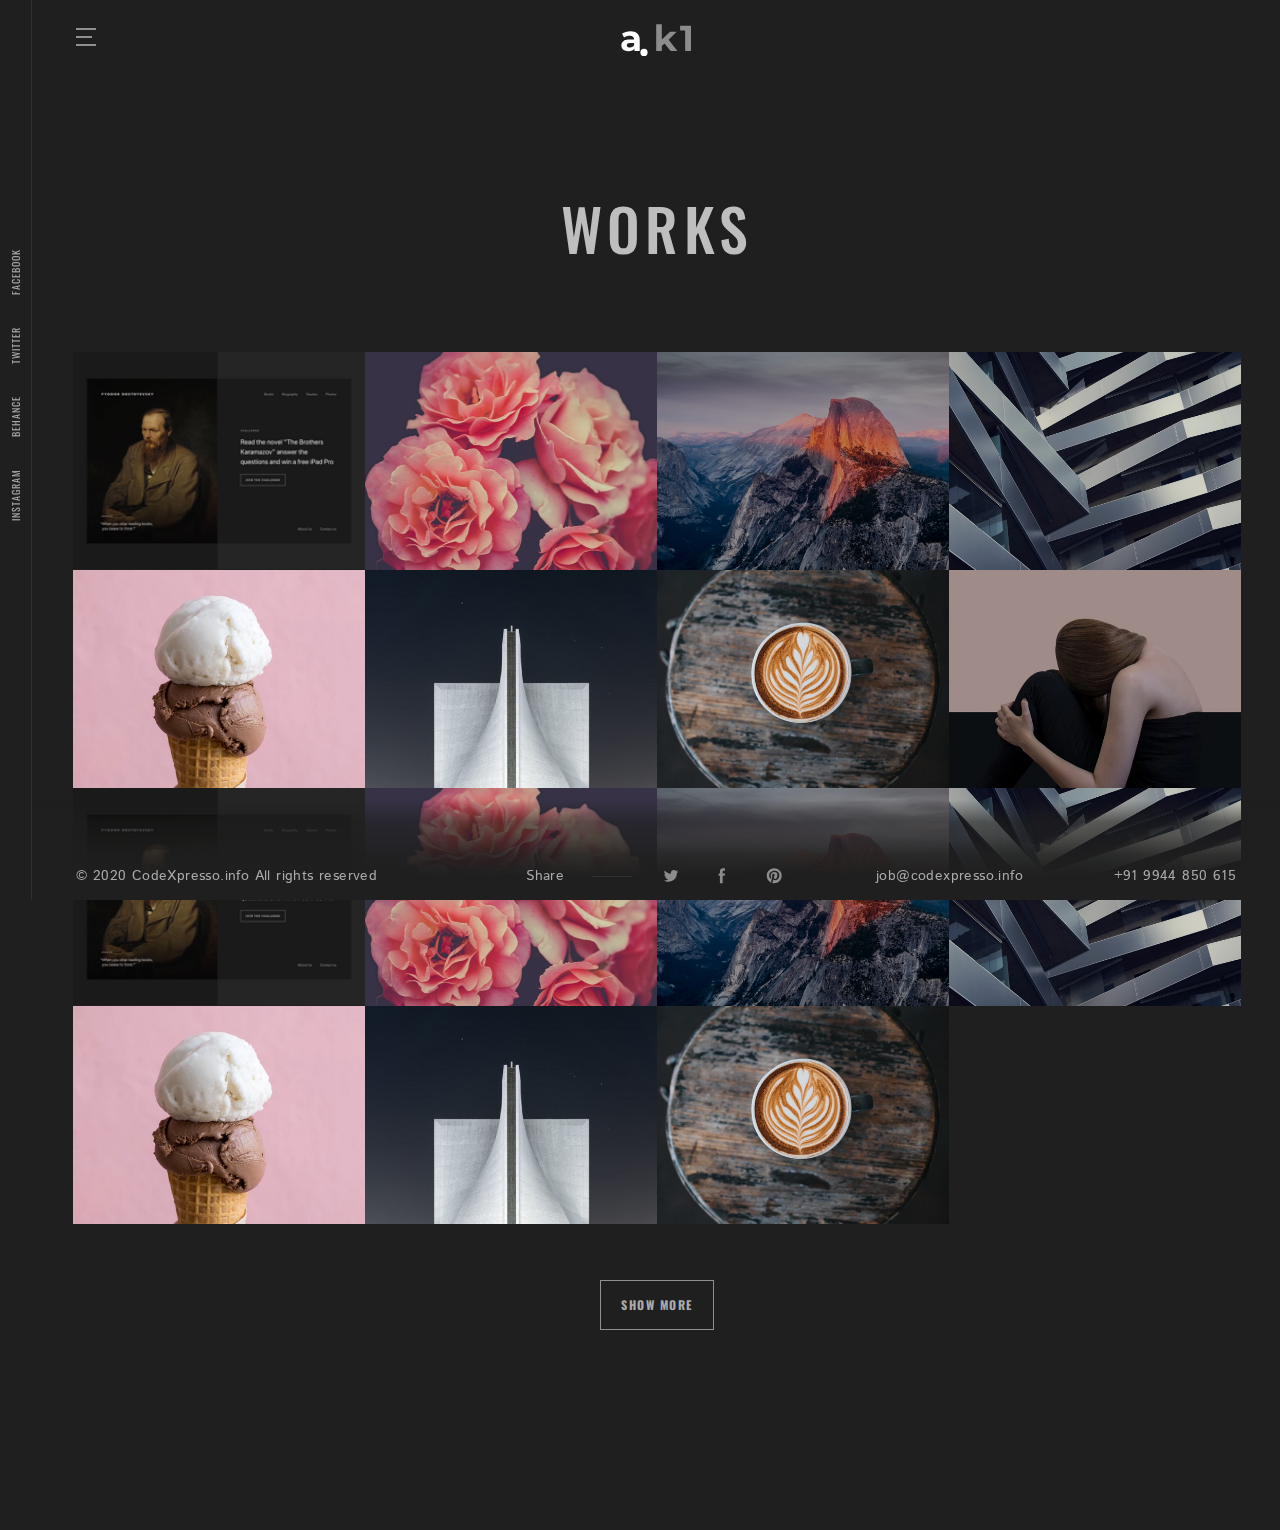
==== commit fa9c0c6b: "Base version of Xpresso" ====
--- a/works.html
+++ b/works.html
@@ -282,7 +282,7 @@
     <div class="container">
         <div class="row nomargin">
             <div class="col col--xs-12 col--sm-6 col--md-4 nopadding">
-                <p class="footer__text">© 2018 a.k1 All rights reserved</p>
+                <p class="footer__text">© 2020 CodeXpresso.info All rights reserved</p>
             </div>
             <div class="col col--xs-12 col--sm-6 col--md-4 nopadding">
                 <p class="footer__socials">
@@ -300,12 +300,12 @@
             </div>
             <div class="col col--xs-5 col--sm-6 col--md-1 nopadding">
                 <div class="footer__mail">
-                    <a class="footer__mail-link" href="mailto:job@ak1.io">job@ak1.io</a>
+                    <a class="footer__mail-link" href="mailto:job@ak1.io">job@codexpresso.info</a>
                 </div>
             </div>
             <div class="col col--xs-7 col--sm-6 col--md-3 nopadding">
                 <div class="footer__tel">
-                    <a class="footer__tel-link" href="tel:+65487343745">+65 487 343 745</a>
+                    <a class="footer__tel-link" href="tel:+65487343745">+91 9944 850 615</a>
                 </div>
             </div>
         </div>
--- a/css/styles.css
+++ b/css/styles.css
@@ -919,7 +919,7 @@
   top: 0;
   left: 32px;
   right: 0;
-  height: 120px;
+  height: 80px;
   -webkit-box-align: center;
   -webkit-align-items: center;
   -moz-box-align: center;
@@ -1121,7 +1121,7 @@
   display: -ms-flexbox;
   display: flex;
   z-index: 1;
-  padding-bottom: 40px; }
+  padding-bottom: 0px; }
   .footer__socials {
     text-align: center; }
   .footer__dash {
@@ -1826,6 +1826,7 @@
     text-transform: uppercase;
     margin-top: -14px; }
   .home__about-content {
+    text-align: justify;
     font-weight: normal;
     font-size: 16px;
     letter-spacing: 0.4px;
@@ -1839,8 +1840,7 @@
     letter-spacing: 1.5px;
     line-height: 40px;
     text-transform: uppercase;
-    margin-top: 16px;
-    margin-bottom: 20px; }
+  margin-bottom: 5px;}
 
 .home__blog {
   margin-bottom: 56px; }
